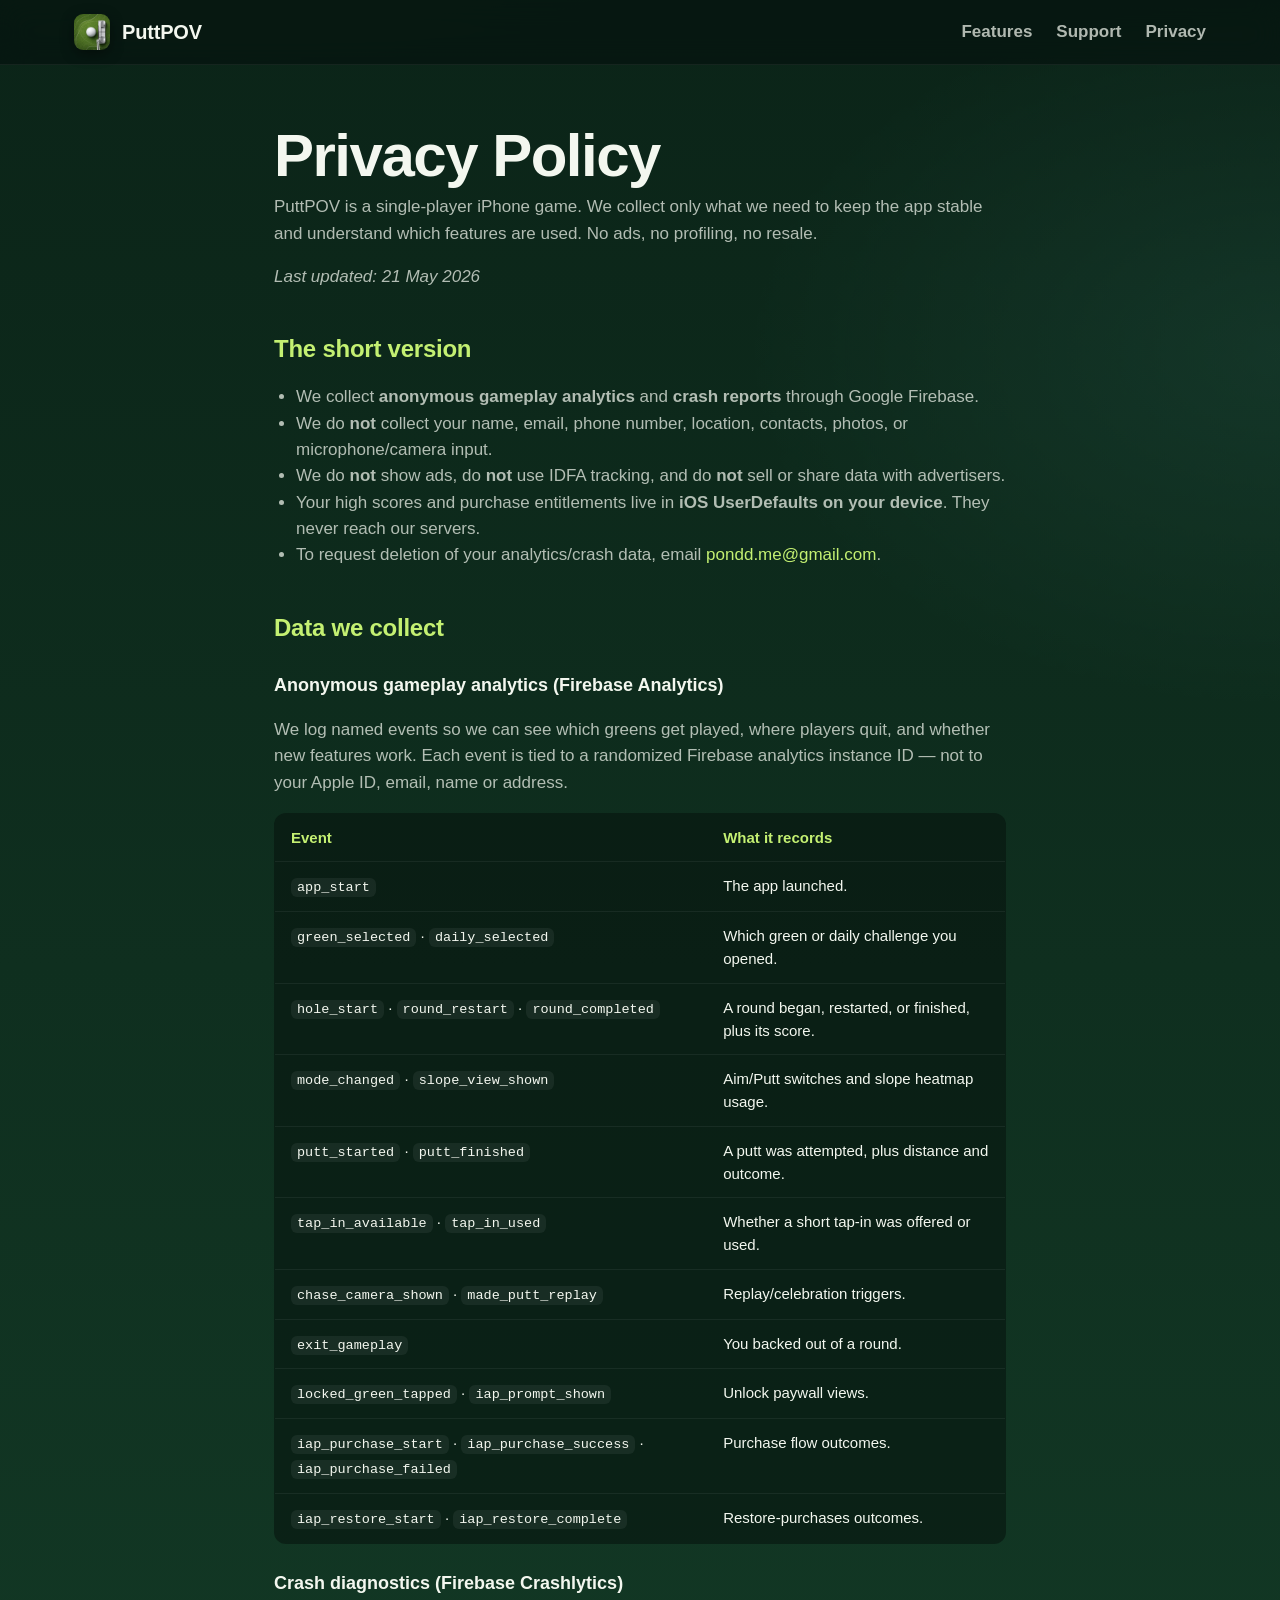
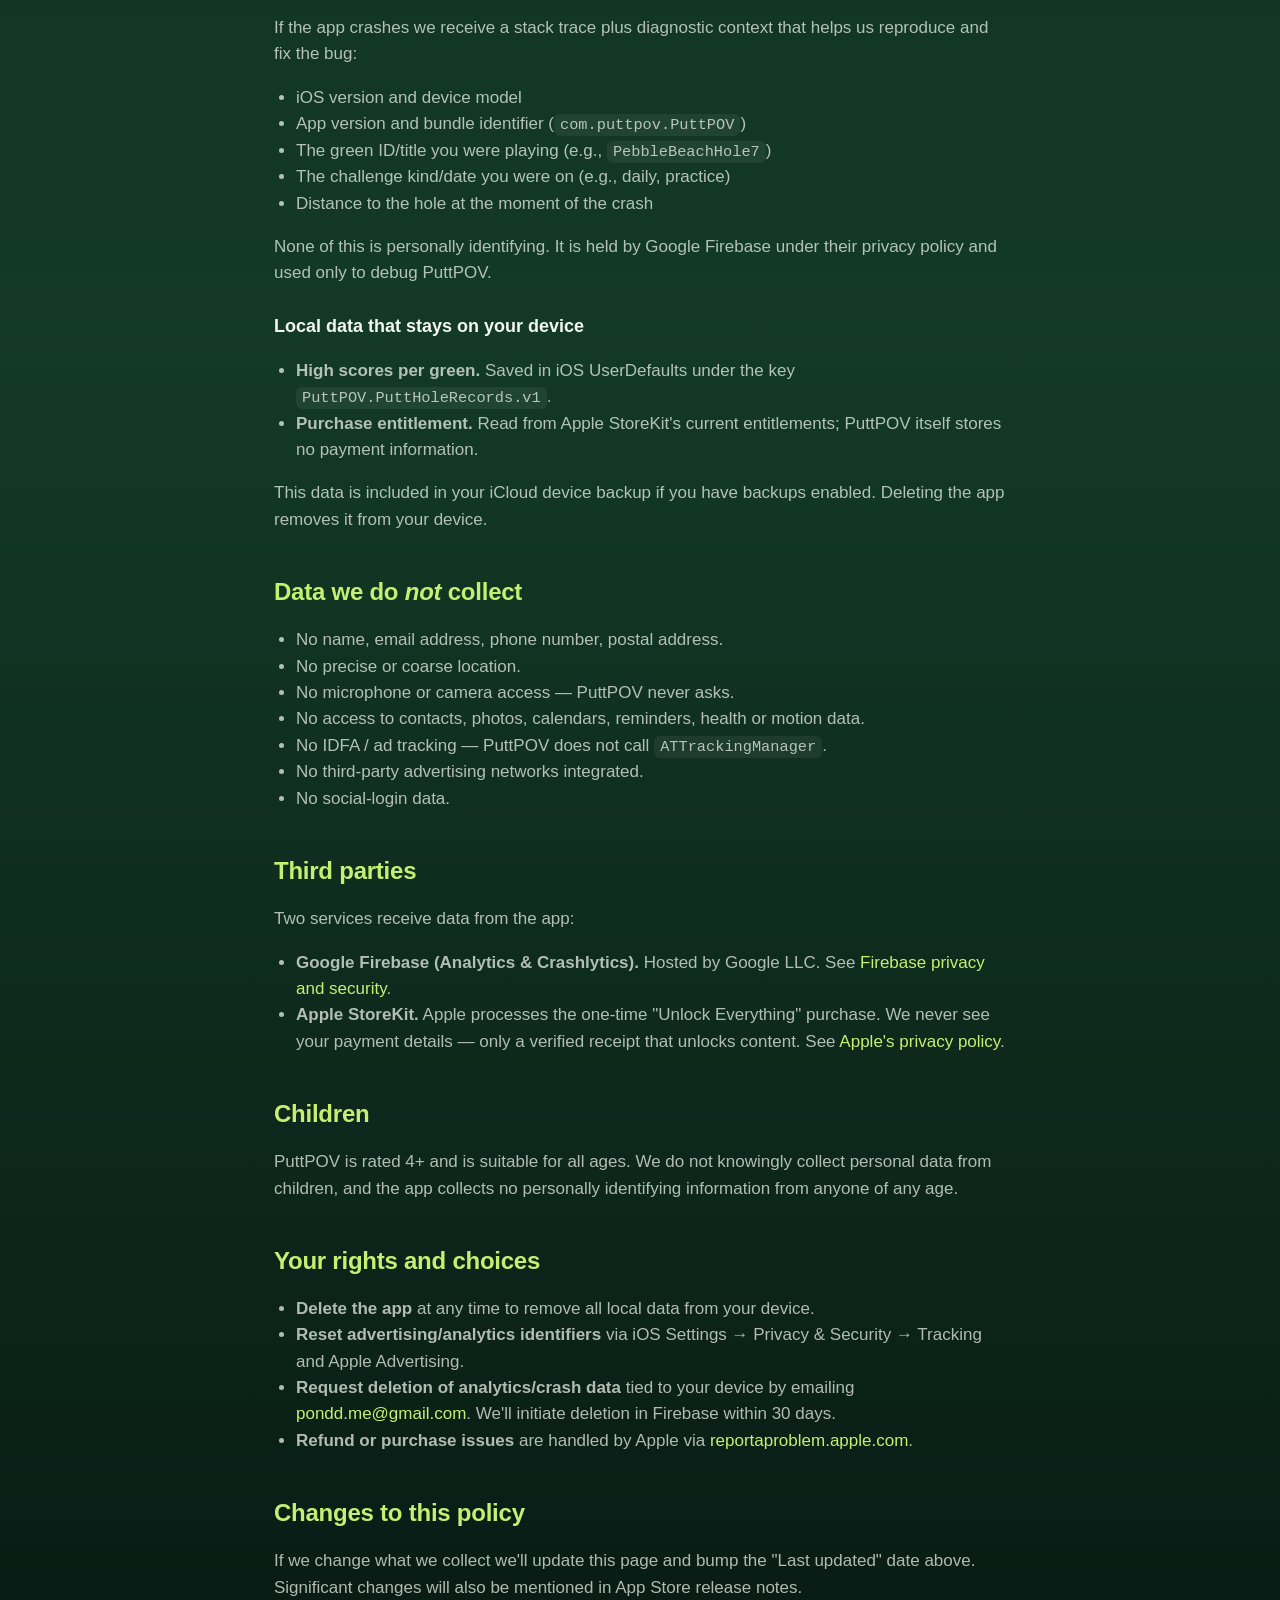
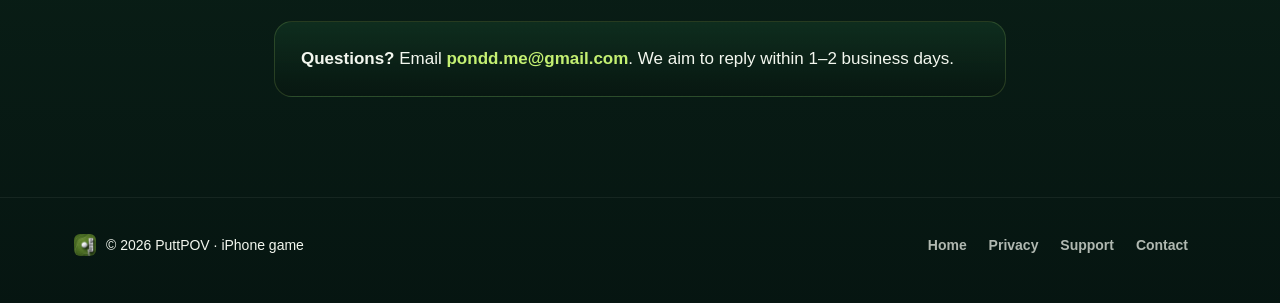
==== privacy.html @ c5e184e0 "Initial commit" ====
<!doctype html>
<html lang="en">
<head>
  <meta charset="utf-8" />
  <meta name="viewport" content="width=device-width, initial-scale=1, viewport-fit=cover" />
  <meta name="theme-color" content="#0b2418" />
  <title>PuttPOV — Privacy Policy</title>
  <meta name="description" content="What PuttPOV collects, why, and how to request deletion. Plain-language privacy policy for the PuttPOV iPhone game." />
  <link rel="icon" type="image/png" sizes="32x32" href="assets/favicon-32.png" />
  <link rel="apple-touch-icon" sizes="180x180" href="assets/apple-touch-icon.png" />
  <link rel="stylesheet" href="styles.css" />
</head>
<body>

<nav class="nav">
  <div class="nav-inner">
    <a class="brand" href="index.html">
      <img src="assets/apple-touch-icon.png" alt="PuttPOV app icon" />
      <b>PuttPOV</b>
    </a>
    <div class="nav-links">
      <a href="index.html#features">Features</a>
      <a href="support.html">Support</a>
      <a href="privacy.html">Privacy</a>
    </div>
  </div>
</nav>

<main class="page">
<div class="container page-inner">

<h1>Privacy Policy</h1>
<p class="lede">PuttPOV is a single-player iPhone game. We collect only what we need to keep the app stable and understand which features are used. No ads, no profiling, no resale.</p>
<p><em>Last updated: 21 May 2026</em></p>

<h2>The short version</h2>
<ul>
  <li>We collect <strong>anonymous gameplay analytics</strong> and <strong>crash reports</strong> through Google Firebase.</li>
  <li>We do <strong>not</strong> collect your name, email, phone number, location, contacts, photos, or microphone/camera input.</li>
  <li>We do <strong>not</strong> show ads, do <strong>not</strong> use IDFA tracking, and do <strong>not</strong> sell or share data with advertisers.</li>
  <li>Your high scores and purchase entitlements live in <strong>iOS UserDefaults on your device</strong>. They never reach our servers.</li>
  <li>To request deletion of your analytics/crash data, email <a href="mailto:pondd.me@gmail.com">pondd.me@gmail.com</a>.</li>
</ul>

<h2>Data we collect</h2>

<h3>Anonymous gameplay analytics (Firebase Analytics)</h3>
<p>We log named events so we can see which greens get played, where players quit, and whether new features work. Each event is tied to a randomized Firebase analytics instance ID — not to your Apple ID, email, name or address.</p>
<table>
  <thead><tr><th>Event</th><th>What it records</th></tr></thead>
  <tbody>
    <tr><td><code>app_start</code></td><td>The app launched.</td></tr>
    <tr><td><code>green_selected</code> · <code>daily_selected</code></td><td>Which green or daily challenge you opened.</td></tr>
    <tr><td><code>hole_start</code> · <code>round_restart</code> · <code>round_completed</code></td><td>A round began, restarted, or finished, plus its score.</td></tr>
    <tr><td><code>mode_changed</code> · <code>slope_view_shown</code></td><td>Aim/Putt switches and slope heatmap usage.</td></tr>
    <tr><td><code>putt_started</code> · <code>putt_finished</code></td><td>A putt was attempted, plus distance and outcome.</td></tr>
    <tr><td><code>tap_in_available</code> · <code>tap_in_used</code></td><td>Whether a short tap-in was offered or used.</td></tr>
    <tr><td><code>chase_camera_shown</code> · <code>made_putt_replay</code></td><td>Replay/celebration triggers.</td></tr>
    <tr><td><code>exit_gameplay</code></td><td>You backed out of a round.</td></tr>
    <tr><td><code>locked_green_tapped</code> · <code>iap_prompt_shown</code></td><td>Unlock paywall views.</td></tr>
    <tr><td><code>iap_purchase_start</code> · <code>iap_purchase_success</code> · <code>iap_purchase_failed</code></td><td>Purchase flow outcomes.</td></tr>
    <tr><td><code>iap_restore_start</code> · <code>iap_restore_complete</code></td><td>Restore-purchases outcomes.</td></tr>
  </tbody>
</table>

<h3>Crash diagnostics (Firebase Crashlytics)</h3>
<p>If the app crashes we receive a stack trace plus diagnostic context that helps us reproduce and fix the bug:</p>
<ul>
  <li>iOS version and device model</li>
  <li>App version and bundle identifier (<code>com.puttpov.PuttPOV</code>)</li>
  <li>The green ID/title you were playing (e.g., <code>PebbleBeachHole7</code>)</li>
  <li>The challenge kind/date you were on (e.g., daily, practice)</li>
  <li>Distance to the hole at the moment of the crash</li>
</ul>
<p>None of this is personally identifying. It is held by Google Firebase under their privacy policy and used only to debug PuttPOV.</p>

<h3>Local data that stays on your device</h3>
<ul>
  <li><strong>High scores per green.</strong> Saved in iOS UserDefaults under the key <code>PuttPOV.PuttHoleRecords.v1</code>.</li>
  <li><strong>Purchase entitlement.</strong> Read from Apple StoreKit's current entitlements; PuttPOV itself stores no payment information.</li>
</ul>
<p>This data is included in your iCloud device backup if you have backups enabled. Deleting the app removes it from your device.</p>

<h2>Data we do <em>not</em> collect</h2>
<ul>
  <li>No name, email address, phone number, postal address.</li>
  <li>No precise or coarse location.</li>
  <li>No microphone or camera access — PuttPOV never asks.</li>
  <li>No access to contacts, photos, calendars, reminders, health or motion data.</li>
  <li>No IDFA / ad tracking — PuttPOV does not call <code>ATTrackingManager</code>.</li>
  <li>No third-party advertising networks integrated.</li>
  <li>No social-login data.</li>
</ul>

<h2>Third parties</h2>
<p>Two services receive data from the app:</p>
<ul>
  <li><strong>Google Firebase (Analytics & Crashlytics).</strong> Hosted by Google LLC. See <a href="https://firebase.google.com/support/privacy" rel="noopener">Firebase privacy and security</a>.</li>
  <li><strong>Apple StoreKit.</strong> Apple processes the one-time "Unlock Everything" purchase. We never see your payment details — only a verified receipt that unlocks content. See <a href="https://www.apple.com/legal/privacy/" rel="noopener">Apple's privacy policy</a>.</li>
</ul>

<h2>Children</h2>
<p>PuttPOV is rated 4+ and is suitable for all ages. We do not knowingly collect personal data from children, and the app collects no personally identifying information from anyone of any age.</p>

<h2>Your rights and choices</h2>
<ul>
  <li><strong>Delete the app</strong> at any time to remove all local data from your device.</li>
  <li><strong>Reset advertising/analytics identifiers</strong> via iOS Settings → Privacy & Security → Tracking and Apple Advertising.</li>
  <li><strong>Request deletion of analytics/crash data</strong> tied to your device by emailing <a href="mailto:pondd.me@gmail.com">pondd.me@gmail.com</a>. We'll initiate deletion in Firebase within 30 days.</li>
  <li><strong>Refund or purchase issues</strong> are handled by Apple via <a href="https://reportaproblem.apple.com" rel="noopener">reportaproblem.apple.com</a>.</li>
</ul>

<h2>Changes to this policy</h2>
<p>If we change what we collect we'll update this page and bump the "Last updated" date above. Significant changes will also be mentioned in App Store release notes.</p>

<div class="contact-card">
  <strong>Questions?</strong> Email <a href="mailto:pondd.me@gmail.com">pondd.me@gmail.com</a>. We aim to reply within 1–2 business days.
</div>

</div>
</main>

<footer>
  <div class="container">
    <div class="footer-brand">
      <img src="assets/apple-touch-icon.png" alt="" />
      <span>© 2026 PuttPOV · iPhone game</span>
    </div>
    <nav>
      <a href="index.html">Home</a>
      <a href="privacy.html">Privacy</a>
      <a href="support.html">Support</a>
      <a href="mailto:pondd.me@gmail.com">Contact</a>
    </nav>
  </div>
</footer>

</body>
</html>
---- styles.css ----
/* PuttPOV marketing site — shared styles */

:root {
  --bg-0: #061511;
  --bg-1: #0b2418;
  --bg-2: #133a26;
  --bg-3: #18472f;
  --ink: #f3f7ef;
  --ink-dim: rgba(243, 247, 239, 0.72);
  --ink-faint: rgba(243, 247, 239, 0.5);
  --accent: #c4f072;
  --accent-2: #76ead8;
  --accent-warn: #f8c44e;
  --accent-hot: #ff8a3c;
  --card: rgba(8, 22, 16, 0.62);
  --card-border: rgba(196, 240, 114, 0.16);
  --max: 1180px;
  --radius: 18px;
  --shadow: 0 30px 80px rgba(0, 0, 0, 0.45);
}

* { box-sizing: border-box; }
html, body { margin: 0; padding: 0; }

html {
  background: var(--bg-0);
  color: var(--ink);
  font-family: -apple-system, BlinkMacSystemFont, "SF Pro Text", "Segoe UI",
    Roboto, Helvetica, Arial, sans-serif;
  font-size: 17px;
  line-height: 1.55;
  -webkit-font-smoothing: antialiased;
  text-rendering: optimizeLegibility;
}

body {
  background:
    radial-gradient(1100px 700px at 20% -10%, rgba(196, 240, 114, 0.10), transparent 60%),
    radial-gradient(900px 600px at 100% 10%, rgba(118, 234, 216, 0.07), transparent 60%),
    linear-gradient(180deg, var(--bg-1) 0%, var(--bg-2) 55%, var(--bg-0) 100%);
  min-height: 100vh;
}

a { color: var(--accent); text-decoration: none; }
a:hover { text-decoration: underline; }

img { max-width: 100%; height: auto; display: block; }

.container { max-width: var(--max); margin: 0 auto; padding: 0 24px; }

/* ---------- nav ---------- */
.nav {
  position: sticky;
  top: 0;
  z-index: 10;
  backdrop-filter: blur(14px);
  -webkit-backdrop-filter: blur(14px);
  background: rgba(6, 18, 14, 0.65);
  border-bottom: 1px solid rgba(255, 255, 255, 0.06);
}
.nav-inner {
  display: flex;
  align-items: center;
  justify-content: space-between;
  padding: 14px 24px;
  max-width: var(--max);
  margin: 0 auto;
}
.brand {
  display: inline-flex;
  align-items: center;
  gap: 12px;
  font-weight: 800;
  color: var(--ink);
  letter-spacing: -0.01em;
}
.brand img {
  width: 36px;
  height: 36px;
  border-radius: 9px;
  box-shadow: 0 4px 14px rgba(0, 0, 0, 0.4);
}
.brand b { font-size: 20px; }
.nav-links {
  display: flex;
  gap: 24px;
  font-weight: 600;
  color: var(--ink-dim);
}
.nav-links a { color: var(--ink-dim); }
.nav-links a:hover { color: var(--accent); text-decoration: none; }

/* ---------- hero ---------- */
.hero {
  padding: 80px 0 60px;
}
.hero-grid {
  display: grid;
  grid-template-columns: 1.05fr 0.95fr;
  gap: 60px;
  align-items: center;
}
.eyebrow {
  display: inline-flex;
  align-items: center;
  gap: 8px;
  font-size: 14px;
  font-weight: 700;
  letter-spacing: 0.18em;
  text-transform: uppercase;
  color: var(--accent);
  padding: 6px 14px;
  border-radius: 999px;
  border: 1px solid rgba(196, 240, 114, 0.35);
  background: rgba(196, 240, 114, 0.06);
}
h1 {
  font-size: clamp(48px, 6.2vw, 84px);
  line-height: 1.02;
  letter-spacing: -0.025em;
  margin: 24px 0 18px;
  font-weight: 800;
}
h1 .accent { color: var(--accent); }
.hero p.lede {
  font-size: 22px;
  color: var(--ink-dim);
  max-width: 560px;
  margin: 0 0 32px;
}
.cta-row {
  display: flex;
  flex-wrap: wrap;
  gap: 14px;
  align-items: center;
}
.btn {
  display: inline-flex;
  align-items: center;
  gap: 10px;
  padding: 14px 22px;
  border-radius: 14px;
  font-weight: 700;
  font-size: 16px;
  transition: transform 0.15s ease, box-shadow 0.15s ease;
}
.btn:hover { transform: translateY(-1px); text-decoration: none; }
.btn-primary {
  background: var(--accent);
  color: #0b1a10;
  box-shadow: 0 12px 28px rgba(196, 240, 114, 0.22);
}
.btn-ghost {
  border: 1px solid rgba(255, 255, 255, 0.18);
  color: var(--ink);
}
.cta-note {
  color: var(--ink-faint);
  font-size: 14px;
}
.hero-phone {
  position: relative;
  display: flex;
  justify-content: center;
}
.hero-phone img {
  width: 100%;
  max-width: 440px;
  border-radius: 38px;
  box-shadow: var(--shadow);
}
.hero-phone::before {
  content: "";
  position: absolute;
  inset: 10% -10% -10% -10%;
  background: radial-gradient(closest-side, rgba(196, 240, 114, 0.18), transparent 70%);
  filter: blur(20px);
  z-index: -1;
}

/* ---------- value strip ---------- */
.value-strip {
  display: grid;
  grid-template-columns: repeat(4, 1fr);
  gap: 20px;
  padding: 28px 0 0;
}
.value-strip .v {
  border: 1px solid var(--card-border);
  background: var(--card);
  border-radius: var(--radius);
  padding: 18px 20px;
}
.value-strip .v b {
  display: block;
  color: var(--accent);
  font-size: 22px;
  font-weight: 800;
  margin-bottom: 4px;
}
.value-strip .v span {
  font-size: 14px;
  color: var(--ink-dim);
}

/* ---------- feature sections ---------- */
.features {
  padding: 80px 0 40px;
}
.feature {
  display: grid;
  grid-template-columns: 1fr 0.85fr;
  gap: 60px;
  align-items: center;
  padding: 50px 0;
  border-top: 1px solid rgba(255, 255, 255, 0.06);
}
.feature.reverse { grid-template-columns: 0.85fr 1fr; }
.feature.reverse .feature-text { order: 2; }
.feature-text h2 {
  font-size: clamp(34px, 4vw, 50px);
  line-height: 1.06;
  letter-spacing: -0.02em;
  margin: 12px 0 16px;
  font-weight: 800;
}
.feature-text h2 .k { color: var(--accent); }
.feature-text p {
  color: var(--ink-dim);
  font-size: 19px;
  margin: 0 0 18px;
  max-width: 480px;
}
.feature-text ul {
  list-style: none;
  padding: 0;
  margin: 0;
  display: grid;
  gap: 8px;
}
.feature-text li {
  display: flex;
  gap: 10px;
  align-items: flex-start;
  color: var(--ink-dim);
  font-size: 16px;
}
.feature-text li::before {
  content: "";
  width: 8px;
  height: 8px;
  border-radius: 50%;
  margin-top: 9px;
  background: var(--accent);
  flex: 0 0 8px;
}
.feature-shot img {
  width: 100%;
  max-width: 380px;
  margin: 0 auto;
  border-radius: 30px;
  box-shadow: var(--shadow);
}
.feature .tag {
  font-size: 13px;
  letter-spacing: 0.16em;
  text-transform: uppercase;
  color: var(--accent);
  font-weight: 800;
}

/* ---------- gallery ---------- */
.gallery {
  padding: 60px 0 80px;
}
.gallery h2 {
  font-size: clamp(28px, 3.4vw, 42px);
  margin: 0 0 24px;
  font-weight: 800;
  letter-spacing: -0.02em;
}
.gallery-grid {
  display: grid;
  grid-template-columns: repeat(5, 1fr);
  gap: 18px;
}
.gallery-grid img {
  width: 100%;
  border-radius: 22px;
  box-shadow: 0 14px 38px rgba(0, 0, 0, 0.4);
}

/* ---------- faq teaser ---------- */
.faq-cta {
  padding: 70px 0;
  border-top: 1px solid rgba(255, 255, 255, 0.06);
}
.faq-cta-inner {
  background: linear-gradient(180deg, rgba(20, 60, 38, 0.6), rgba(8, 22, 16, 0.7));
  border: 1px solid var(--card-border);
  border-radius: 28px;
  padding: 40px;
  display: flex;
  flex-wrap: wrap;
  gap: 24px;
  align-items: center;
  justify-content: space-between;
}
.faq-cta h3 {
  font-size: clamp(24px, 3vw, 34px);
  margin: 0 0 8px;
  font-weight: 800;
}
.faq-cta p { margin: 0; color: var(--ink-dim); max-width: 560px; }

/* ---------- legal & support pages ---------- */
.page {
  padding: 60px 0 100px;
}
.page-inner {
  max-width: 780px;
  margin: 0 auto;
}
.page h1 {
  font-size: clamp(36px, 5vw, 60px);
  margin: 0 0 8px;
}
.page .lede { color: var(--ink-dim); margin-top: 0; }
.page h2 {
  margin: 40px 0 8px;
  font-size: 24px;
  letter-spacing: -0.01em;
  color: var(--accent);
}
.page h3 {
  margin: 26px 0 6px;
  font-size: 18px;
  color: var(--ink);
}
.page p, .page li { color: var(--ink-dim); font-size: 17px; }
.page ul { padding-left: 22px; }
.page hr {
  border: none;
  border-top: 1px solid rgba(255, 255, 255, 0.08);
  margin: 36px 0;
}
.page table {
  width: 100%;
  border-collapse: collapse;
  margin: 12px 0;
  background: var(--card);
  border-radius: 12px;
  overflow: hidden;
  border: 1px solid var(--card-border);
}
.page th, .page td {
  text-align: left;
  padding: 12px 16px;
  border-bottom: 1px solid rgba(255, 255, 255, 0.06);
  color: var(--ink);
  font-size: 15px;
  vertical-align: top;
}
.page th { color: var(--accent); font-weight: 700; }
.page tr:last-child td { border-bottom: none; }
.page code, .page kbd {
  font-family: ui-monospace, SFMono-Regular, Menlo, monospace;
  background: rgba(255, 255, 255, 0.06);
  padding: 2px 6px;
  border-radius: 6px;
  font-size: 0.9em;
}
.page details {
  background: var(--card);
  border: 1px solid var(--card-border);
  border-radius: 14px;
  padding: 16px 20px;
  margin: 10px 0;
}
.page details summary {
  cursor: pointer;
  font-weight: 700;
  color: var(--ink);
  list-style: none;
}
.page details summary::-webkit-details-marker { display: none; }
.page details[open] summary { color: var(--accent); }
.page details summary::after {
  content: "+";
  float: right;
  font-weight: 800;
  color: var(--accent);
}
.page details[open] summary::after { content: "–"; }

.contact-card {
  margin-top: 20px;
  background: linear-gradient(180deg, rgba(20, 60, 38, 0.55), rgba(8, 22, 16, 0.7));
  border: 1px solid var(--card-border);
  border-radius: 18px;
  padding: 24px 26px;
}
.contact-card a {
  font-weight: 700;
}

/* ---------- footer ---------- */
footer {
  border-top: 1px solid rgba(255, 255, 255, 0.06);
  padding: 36px 0 60px;
  color: var(--ink-faint);
  font-size: 14px;
}
footer .container {
  display: flex;
  flex-wrap: wrap;
  gap: 16px;
  align-items: center;
  justify-content: space-between;
}
footer a {
  color: var(--ink-dim);
  margin-right: 18px;
  font-weight: 600;
}
footer a:hover { color: var(--accent); text-decoration: none; }
.footer-brand { display: inline-flex; gap: 10px; align-items: center; color: var(--ink); }
.footer-brand img { width: 22px; height: 22px; border-radius: 6px; }

/* ---------- responsive ---------- */
@media (max-width: 920px) {
  .hero { padding: 56px 0 30px; }
  .hero-grid { grid-template-columns: 1fr; gap: 36px; }
  .hero-phone img { max-width: 320px; }
  .feature, .feature.reverse {
    grid-template-columns: 1fr;
    gap: 28px;
    padding: 36px 0;
  }
  .feature.reverse .feature-text { order: 0; }
  .feature-shot img { max-width: 280px; }
  .value-strip { grid-template-columns: repeat(2, 1fr); }
  .gallery-grid { grid-template-columns: repeat(2, 1fr); }
  .nav-links { gap: 14px; font-size: 14px; }
}
@media (max-width: 480px) {
  .value-strip { grid-template-columns: 1fr; }
  .gallery-grid { grid-template-columns: 1fr; }
  h1 { font-size: 42px; }
  .hero p.lede { font-size: 18px; }
  .faq-cta-inner { padding: 26px; }
}
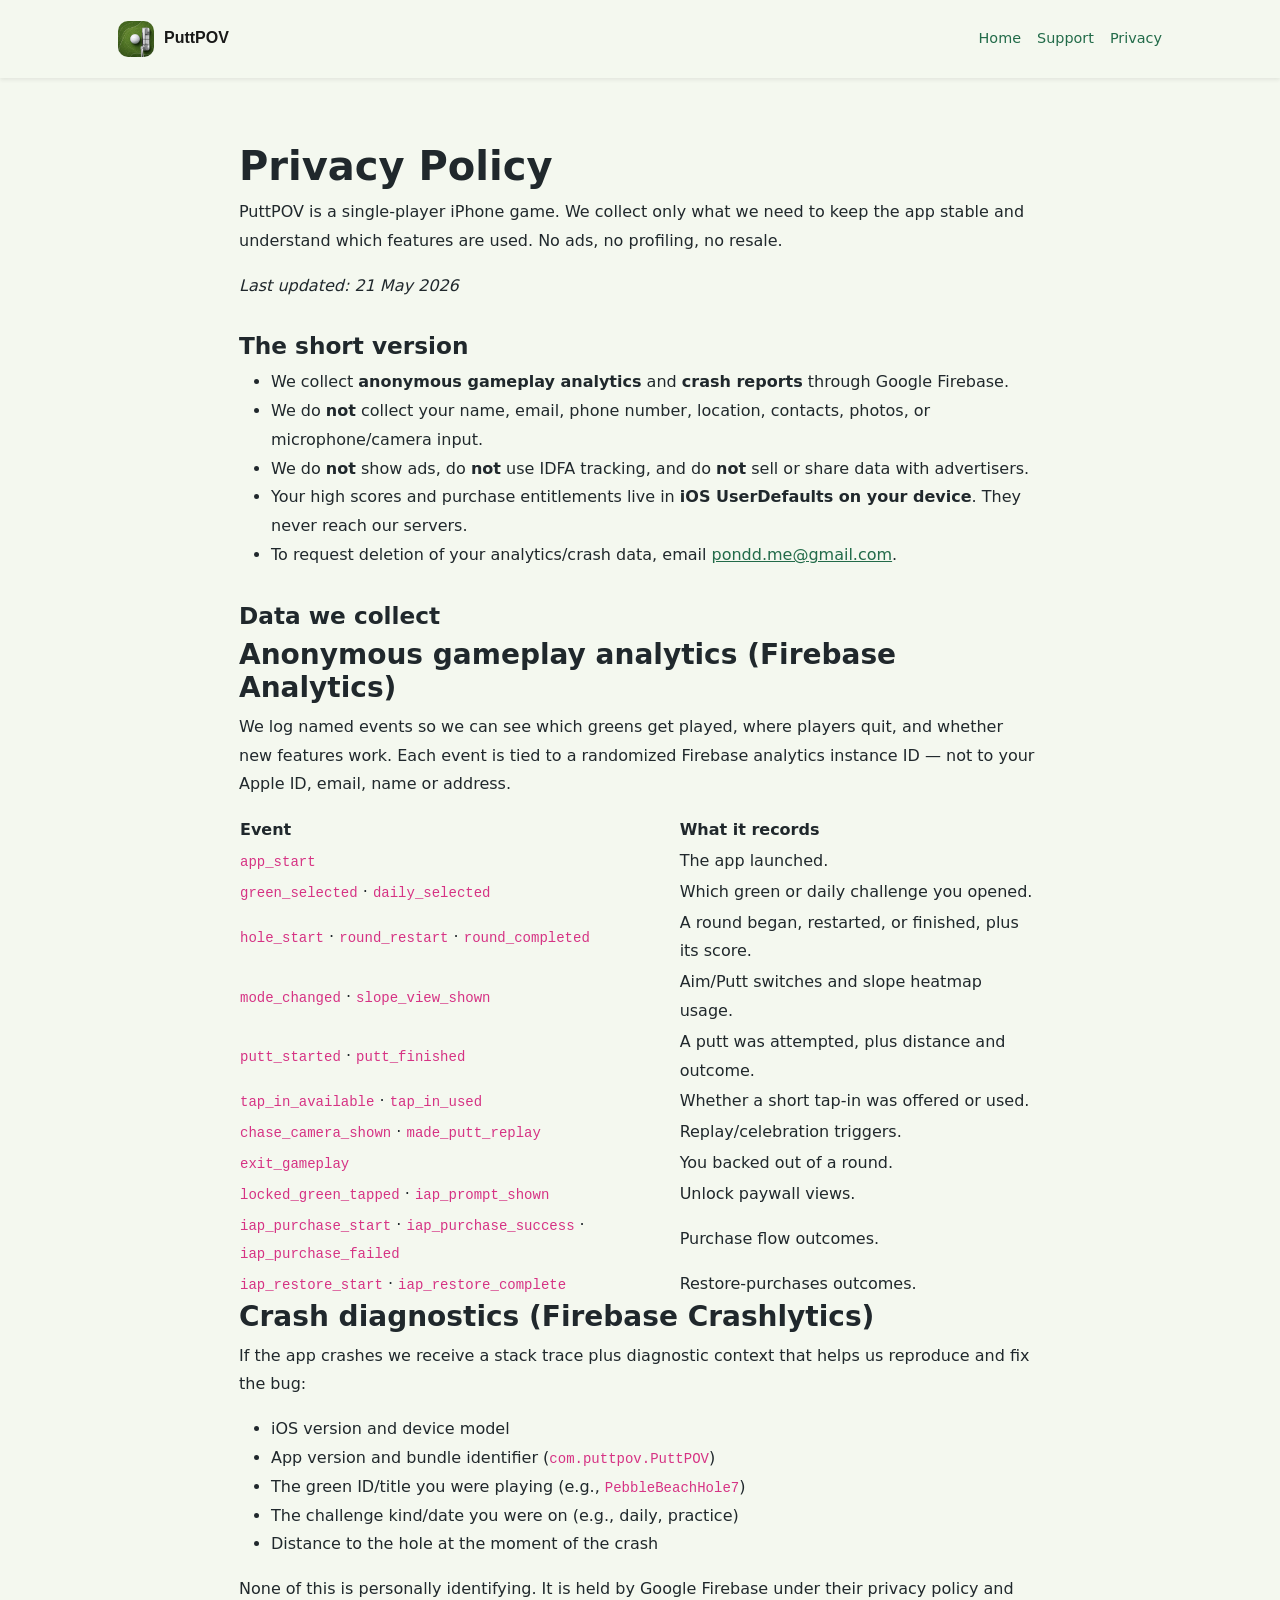
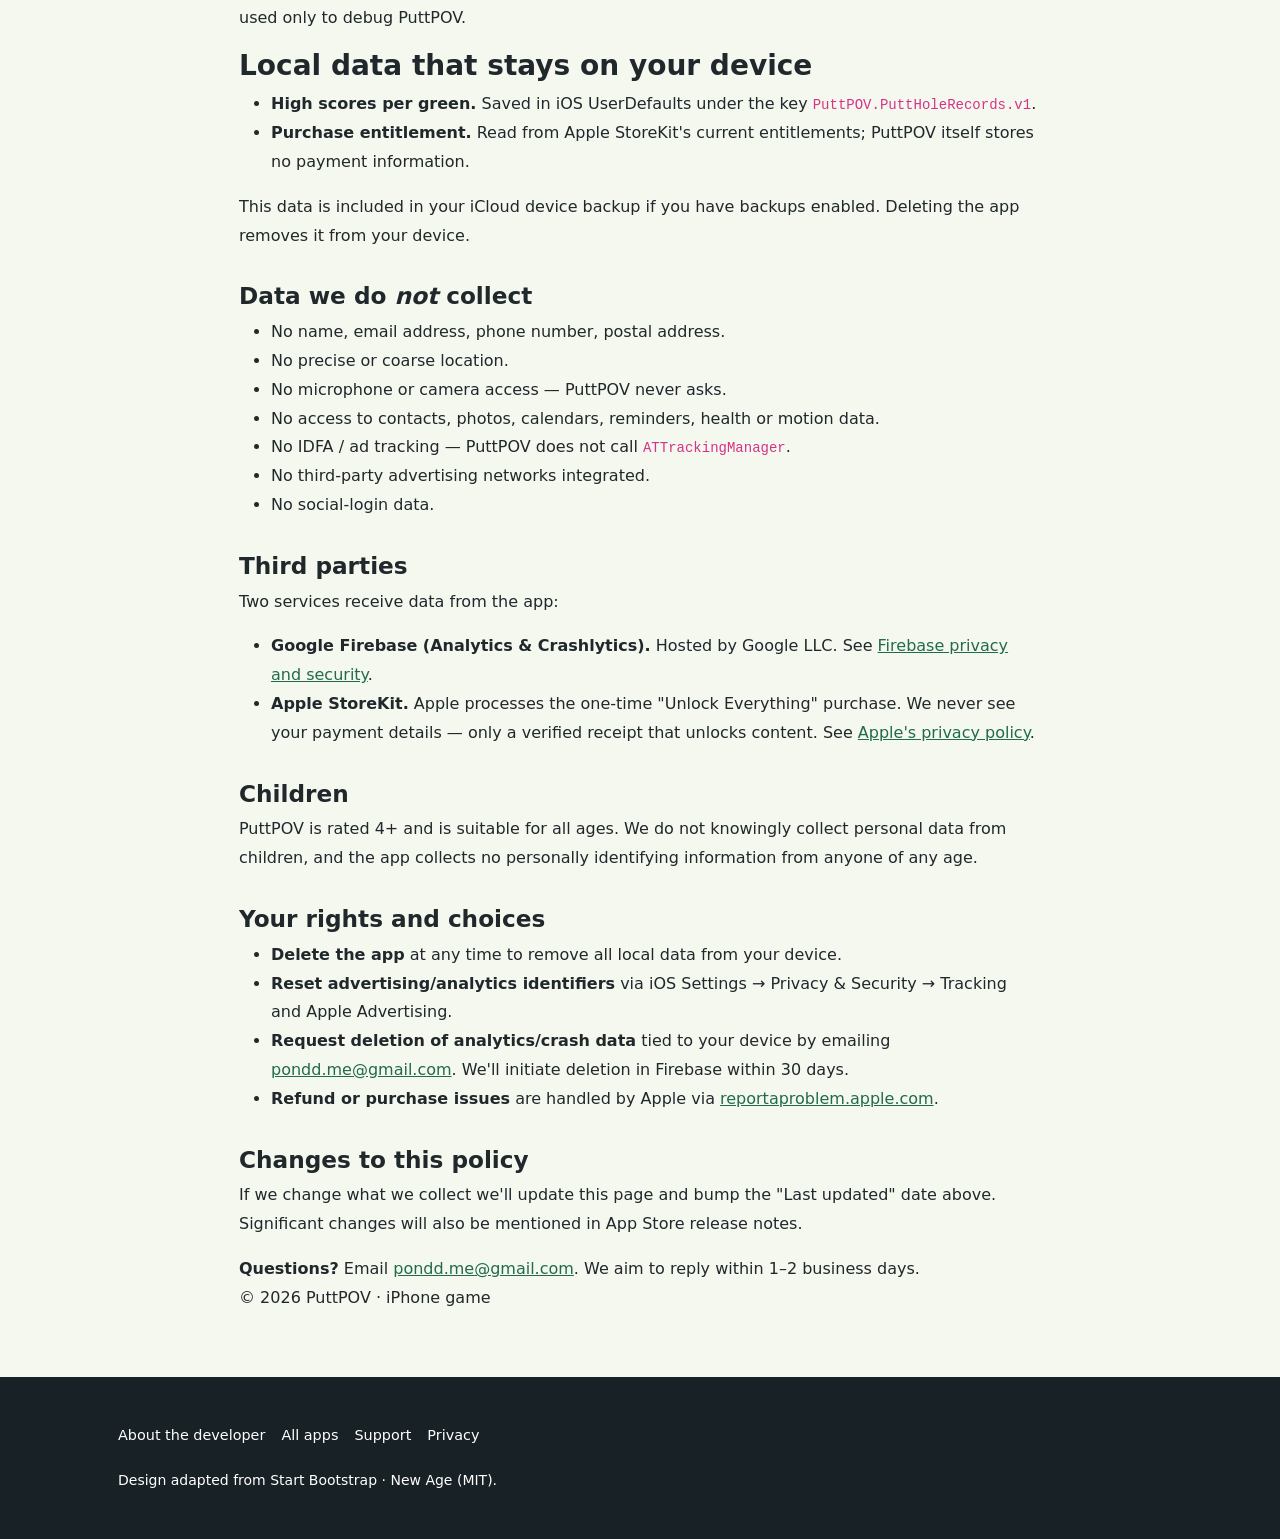
==== commit 46127fa8: "Refresh app website with customized New Age design" ====
--- a/privacy.html
+++ b/privacy.html
@@ -1,139 +1,93 @@
-<!doctype html>
-<html lang="en">
-<head>
-  <meta charset="utf-8" />
-  <meta name="viewport" content="width=device-width, initial-scale=1, viewport-fit=cover" />
-  <meta name="theme-color" content="#0b2418" />
-  <title>PuttPOV — Privacy Policy</title>
-  <meta name="description" content="What PuttPOV collects, why, and how to request deletion. Plain-language privacy policy for the PuttPOV iPhone game." />
-  <link rel="icon" type="image/png" sizes="32x32" href="assets/favicon-32.png" />
-  <link rel="apple-touch-icon" sizes="180x180" href="assets/apple-touch-icon.png" />
-  <link rel="stylesheet" href="styles.css" />
-</head>
-<body>
+<!DOCTYPE html>
+<html lang="en"><head><meta charset="utf-8"/><meta content="width=device-width, initial-scale=1" name="viewport"/><title>PuttPOV — Privacy Policy</title><meta content="Start behind the ball, set your alignment line, read the green, then make a touch stroke through impact." name="description"/><link href="assets/appicon-512.png" rel="icon"/><link href="assets/new-age/styles.css" rel="stylesheet"/><link href="assets/new-age/brand.css" rel="stylesheet"/></head><body><a class="skip-link" href="#main">Skip to content</a><nav aria-label="Main navigation" class="navbar navbar-expand-lg navbar-light shadow-sm" id="mainNav"><div class="container px-5"><a class="navbar-brand fw-bold" href="index.html"><img alt="" src="assets/appicon-512.png"/>PuttPOV</a><div class="site-links"><a href="index.html">Home</a><a href="support.html">Support</a><a href="privacy.html">Privacy</a></div></div></nav><main class="legal-content" id="main">
 
-<nav class="nav">
-  <div class="nav-inner">
-    <a class="brand" href="index.html">
-      <img src="assets/apple-touch-icon.png" alt="PuttPOV app icon" />
-      <b>PuttPOV</b>
-    </a>
-    <div class="nav-links">
-      <a href="index.html#features">Features</a>
-      <a href="support.html">Support</a>
-      <a href="privacy.html">Privacy</a>
-    </div>
-  </div>
-</nav>
 
-<main class="page">
 <div class="container page-inner">
-
 <h1>Privacy Policy</h1>
 <p class="lede">PuttPOV is a single-player iPhone game. We collect only what we need to keep the app stable and understand which features are used. No ads, no profiling, no resale.</p>
 <p><em>Last updated: 21 May 2026</em></p>
-
 <h2>The short version</h2>
 <ul>
-  <li>We collect <strong>anonymous gameplay analytics</strong> and <strong>crash reports</strong> through Google Firebase.</li>
-  <li>We do <strong>not</strong> collect your name, email, phone number, location, contacts, photos, or microphone/camera input.</li>
-  <li>We do <strong>not</strong> show ads, do <strong>not</strong> use IDFA tracking, and do <strong>not</strong> sell or share data with advertisers.</li>
-  <li>Your high scores and purchase entitlements live in <strong>iOS UserDefaults on your device</strong>. They never reach our servers.</li>
-  <li>To request deletion of your analytics/crash data, email <a href="mailto:pondd.me@gmail.com">pondd.me@gmail.com</a>.</li>
+<li>We collect <strong>anonymous gameplay analytics</strong> and <strong>crash reports</strong> through Google Firebase.</li>
+<li>We do <strong>not</strong> collect your name, email, phone number, location, contacts, photos, or microphone/camera input.</li>
+<li>We do <strong>not</strong> show ads, do <strong>not</strong> use IDFA tracking, and do <strong>not</strong> sell or share data with advertisers.</li>
+<li>Your high scores and purchase entitlements live in <strong>iOS UserDefaults on your device</strong>. They never reach our servers.</li>
+<li>To request deletion of your analytics/crash data, email <a href="mailto:pondd.me@gmail.com">pondd.me@gmail.com</a>.</li>
 </ul>
-
 <h2>Data we collect</h2>
-
 <h3>Anonymous gameplay analytics (Firebase Analytics)</h3>
 <p>We log named events so we can see which greens get played, where players quit, and whether new features work. Each event is tied to a randomized Firebase analytics instance ID — not to your Apple ID, email, name or address.</p>
 <table>
-  <thead><tr><th>Event</th><th>What it records</th></tr></thead>
-  <tbody>
-    <tr><td><code>app_start</code></td><td>The app launched.</td></tr>
-    <tr><td><code>green_selected</code> · <code>daily_selected</code></td><td>Which green or daily challenge you opened.</td></tr>
-    <tr><td><code>hole_start</code> · <code>round_restart</code> · <code>round_completed</code></td><td>A round began, restarted, or finished, plus its score.</td></tr>
-    <tr><td><code>mode_changed</code> · <code>slope_view_shown</code></td><td>Aim/Putt switches and slope heatmap usage.</td></tr>
-    <tr><td><code>putt_started</code> · <code>putt_finished</code></td><td>A putt was attempted, plus distance and outcome.</td></tr>
-    <tr><td><code>tap_in_available</code> · <code>tap_in_used</code></td><td>Whether a short tap-in was offered or used.</td></tr>
-    <tr><td><code>chase_camera_shown</code> · <code>made_putt_replay</code></td><td>Replay/celebration triggers.</td></tr>
-    <tr><td><code>exit_gameplay</code></td><td>You backed out of a round.</td></tr>
-    <tr><td><code>locked_green_tapped</code> · <code>iap_prompt_shown</code></td><td>Unlock paywall views.</td></tr>
-    <tr><td><code>iap_purchase_start</code> · <code>iap_purchase_success</code> · <code>iap_purchase_failed</code></td><td>Purchase flow outcomes.</td></tr>
-    <tr><td><code>iap_restore_start</code> · <code>iap_restore_complete</code></td><td>Restore-purchases outcomes.</td></tr>
-  </tbody>
+<thead><tr><th>Event</th><th>What it records</th></tr></thead>
+<tbody>
+<tr><td><code>app_start</code></td><td>The app launched.</td></tr>
+<tr><td><code>green_selected</code> · <code>daily_selected</code></td><td>Which green or daily challenge you opened.</td></tr>
+<tr><td><code>hole_start</code> · <code>round_restart</code> · <code>round_completed</code></td><td>A round began, restarted, or finished, plus its score.</td></tr>
+<tr><td><code>mode_changed</code> · <code>slope_view_shown</code></td><td>Aim/Putt switches and slope heatmap usage.</td></tr>
+<tr><td><code>putt_started</code> · <code>putt_finished</code></td><td>A putt was attempted, plus distance and outcome.</td></tr>
+<tr><td><code>tap_in_available</code> · <code>tap_in_used</code></td><td>Whether a short tap-in was offered or used.</td></tr>
+<tr><td><code>chase_camera_shown</code> · <code>made_putt_replay</code></td><td>Replay/celebration triggers.</td></tr>
+<tr><td><code>exit_gameplay</code></td><td>You backed out of a round.</td></tr>
+<tr><td><code>locked_green_tapped</code> · <code>iap_prompt_shown</code></td><td>Unlock paywall views.</td></tr>
+<tr><td><code>iap_purchase_start</code> · <code>iap_purchase_success</code> · <code>iap_purchase_failed</code></td><td>Purchase flow outcomes.</td></tr>
+<tr><td><code>iap_restore_start</code> · <code>iap_restore_complete</code></td><td>Restore-purchases outcomes.</td></tr>
+</tbody>
 </table>
-
 <h3>Crash diagnostics (Firebase Crashlytics)</h3>
 <p>If the app crashes we receive a stack trace plus diagnostic context that helps us reproduce and fix the bug:</p>
 <ul>
-  <li>iOS version and device model</li>
-  <li>App version and bundle identifier (<code>com.puttpov.PuttPOV</code>)</li>
-  <li>The green ID/title you were playing (e.g., <code>PebbleBeachHole7</code>)</li>
-  <li>The challenge kind/date you were on (e.g., daily, practice)</li>
-  <li>Distance to the hole at the moment of the crash</li>
+<li>iOS version and device model</li>
+<li>App version and bundle identifier (<code>com.puttpov.PuttPOV</code>)</li>
+<li>The green ID/title you were playing (e.g., <code>PebbleBeachHole7</code>)</li>
+<li>The challenge kind/date you were on (e.g., daily, practice)</li>
+<li>Distance to the hole at the moment of the crash</li>
 </ul>
 <p>None of this is personally identifying. It is held by Google Firebase under their privacy policy and used only to debug PuttPOV.</p>
-
 <h3>Local data that stays on your device</h3>
 <ul>
-  <li><strong>High scores per green.</strong> Saved in iOS UserDefaults under the key <code>PuttPOV.PuttHoleRecords.v1</code>.</li>
-  <li><strong>Purchase entitlement.</strong> Read from Apple StoreKit's current entitlements; PuttPOV itself stores no payment information.</li>
+<li><strong>High scores per green.</strong> Saved in iOS UserDefaults under the key <code>PuttPOV.PuttHoleRecords.v1</code>.</li>
+<li><strong>Purchase entitlement.</strong> Read from Apple StoreKit's current entitlements; PuttPOV itself stores no payment information.</li>
 </ul>
 <p>This data is included in your iCloud device backup if you have backups enabled. Deleting the app removes it from your device.</p>
-
 <h2>Data we do <em>not</em> collect</h2>
 <ul>
-  <li>No name, email address, phone number, postal address.</li>
-  <li>No precise or coarse location.</li>
-  <li>No microphone or camera access — PuttPOV never asks.</li>
-  <li>No access to contacts, photos, calendars, reminders, health or motion data.</li>
-  <li>No IDFA / ad tracking — PuttPOV does not call <code>ATTrackingManager</code>.</li>
-  <li>No third-party advertising networks integrated.</li>
-  <li>No social-login data.</li>
+<li>No name, email address, phone number, postal address.</li>
+<li>No precise or coarse location.</li>
+<li>No microphone or camera access — PuttPOV never asks.</li>
+<li>No access to contacts, photos, calendars, reminders, health or motion data.</li>
+<li>No IDFA / ad tracking — PuttPOV does not call <code>ATTrackingManager</code>.</li>
+<li>No third-party advertising networks integrated.</li>
+<li>No social-login data.</li>
 </ul>
-
 <h2>Third parties</h2>
 <p>Two services receive data from the app:</p>
 <ul>
-  <li><strong>Google Firebase (Analytics & Crashlytics).</strong> Hosted by Google LLC. See <a href="https://firebase.google.com/support/privacy" rel="noopener">Firebase privacy and security</a>.</li>
-  <li><strong>Apple StoreKit.</strong> Apple processes the one-time "Unlock Everything" purchase. We never see your payment details — only a verified receipt that unlocks content. See <a href="https://www.apple.com/legal/privacy/" rel="noopener">Apple's privacy policy</a>.</li>
+<li><strong>Google Firebase (Analytics &amp; Crashlytics).</strong> Hosted by Google LLC. See <a href="https://firebase.google.com/support/privacy" rel="noopener">Firebase privacy and security</a>.</li>
+<li><strong>Apple StoreKit.</strong> Apple processes the one-time "Unlock Everything" purchase. We never see your payment details — only a verified receipt that unlocks content. See <a href="https://www.apple.com/legal/privacy/" rel="noopener">Apple's privacy policy</a>.</li>
 </ul>
-
 <h2>Children</h2>
 <p>PuttPOV is rated 4+ and is suitable for all ages. We do not knowingly collect personal data from children, and the app collects no personally identifying information from anyone of any age.</p>
-
 <h2>Your rights and choices</h2>
 <ul>
-  <li><strong>Delete the app</strong> at any time to remove all local data from your device.</li>
-  <li><strong>Reset advertising/analytics identifiers</strong> via iOS Settings → Privacy & Security → Tracking and Apple Advertising.</li>
-  <li><strong>Request deletion of analytics/crash data</strong> tied to your device by emailing <a href="mailto:pondd.me@gmail.com">pondd.me@gmail.com</a>. We'll initiate deletion in Firebase within 30 days.</li>
-  <li><strong>Refund or purchase issues</strong> are handled by Apple via <a href="https://reportaproblem.apple.com" rel="noopener">reportaproblem.apple.com</a>.</li>
+<li><strong>Delete the app</strong> at any time to remove all local data from your device.</li>
+<li><strong>Reset advertising/analytics identifiers</strong> via iOS Settings → Privacy &amp; Security → Tracking and Apple Advertising.</li>
+<li><strong>Request deletion of analytics/crash data</strong> tied to your device by emailing <a href="mailto:pondd.me@gmail.com">pondd.me@gmail.com</a>. We'll initiate deletion in Firebase within 30 days.</li>
+<li><strong>Refund or purchase issues</strong> are handled by Apple via <a href="https://reportaproblem.apple.com" rel="noopener">reportaproblem.apple.com</a>.</li>
 </ul>
-
 <h2>Changes to this policy</h2>
 <p>If we change what we collect we'll update this page and bump the "Last updated" date above. Significant changes will also be mentioned in App Store release notes.</p>
+<div class="contact-card">
+<strong>Questions?</strong> Email <a href="mailto:pondd.me@gmail.com">pondd.me@gmail.com</a>. We aim to reply within 1–2 business days.
+</div>
+</div>
 
-<div class="contact-card">
-  <strong>Questions?</strong> Email <a href="mailto:pondd.me@gmail.com">pondd.me@gmail.com</a>. We aim to reply within 1–2 business days.
+<div>
+<div class="container">
+<div class="footer-brand">
+
+<span>© 2026 PuttPOV · iPhone game</span>
 </div>
 
 </div>
-</main>
-
-<footer>
-  <div class="container">
-    <div class="footer-brand">
-      <img src="assets/apple-touch-icon.png" alt="" />
-      <span>© 2026 PuttPOV · iPhone game</span>
-    </div>
-    <nav>
-      <a href="index.html">Home</a>
-      <a href="privacy.html">Privacy</a>
-      <a href="support.html">Support</a>
-      <a href="mailto:pondd.me@gmail.com">Contact</a>
-    </nav>
-  </div>
-</footer>
-
-</body>
-</html>
+</div>
+</main><footer class="py-5"><div class="container px-5"><div class="site-links"><a href="https://pond1982.github.io/Pondd-Page/">About the developer</a><a href="https://pond1982.github.io/Pondd-Page/apps.html">All apps</a><a href="support.html">Support</a><a href="privacy.html">Privacy</a></div><p class="small mt-4 mb-0">Design adapted from Start Bootstrap · New Age (MIT).</p></div></footer></body></html>
--- a/assets/new-age/brand.css
+++ b/assets/new-age/brand.css
@@ -0,0 +1 @@
+:root{--accent:#226b49;--accent-end:#4f5825;--paper:#f4f8ef}body{font-family:system-ui,-apple-system,sans-serif;color:#20282c;background:var(--paper)}h1,h2,h3,.navbar-brand{font-family:system-ui,-apple-system,sans-serif}a{color:var(--accent)}a:hover{color:var(--accent-end)}a:focus-visible,summary:focus-visible{outline:3px solid var(--accent);outline-offset:5px}.skip-link{position:absolute;top:-100px;left:1rem;z-index:100;background:white;padding:1rem}.skip-link:focus{top:1rem}#mainNav{position:relative;padding:1rem 0;background:var(--paper)}.navbar-brand{white-space:normal;max-width:100%;font-size:1rem}.navbar-brand img{width:36px;height:36px;border-radius:10px;margin-right:10px}.site-links{display:flex;gap:1rem;flex-wrap:wrap;font-size:.9rem}.site-links a{text-decoration:none}.masthead{padding:4rem 0 5rem;background:var(--paper)}.display-1{font-size:clamp(2.5rem,5.5vw,5rem);font-weight:750;letter-spacing:-.055em;line-height:1.06!important}.eyebrow{color:var(--accent);font-weight:700;text-transform:uppercase;letter-spacing:.12em;font-size:.75rem}.lead{line-height:1.65}.bg-gradient-primary-to-secondary{background:linear-gradient(120deg,var(--accent),var(--accent-end))!important}.masthead-device-mockup{position:relative;padding:1.5rem 0}.masthead-device-mockup:before{content:"";position:absolute;inset:13% 0;border-radius:50%;background:linear-gradient(120deg,var(--accent),var(--accent-end));opacity:.15}.game-screen{position:relative;display:block;width:auto;max-width:85%;max-height:570px;margin:auto;border-radius:24px;box-shadow:0 25px 65px #14242b30}.feature-number{font-size:1rem;color:var(--accent);font-weight:750}.gallery{display:flex;gap:1.5rem;justify-content:center;flex-wrap:wrap}.gallery img{height:360px;max-width:100%;object-fit:contain;border-radius:16px}.app-badge{height:3.25rem}.btn-primary{background:var(--accent);border-color:var(--accent)}.btn-primary:hover{background:var(--accent-end);border-color:var(--accent-end)}footer{background:#182126;color:white}footer a{color:#fff!important}.legal-content{max-width:850px;margin:0 auto;padding:4rem 1.5rem;line-height:1.8}.legal-content h1{font-size:2.5rem}.legal-content h2{font-size:1.45rem;margin-top:2rem}.legal-content section{padding:1rem 0}.legal-content .container{padding:0}.legal-content img{max-width:100%;height:auto}.legal-content nav{display:flex;gap:1rem;flex-wrap:wrap}details{padding:1rem 0;border-bottom:1px solid #cbd3ce}summary{cursor:pointer;font-weight:650}@media(max-width:575px){.container.px-5{padding-left:1.5rem!important;padding-right:1.5rem!important}.masthead{padding-top:2.5rem}.game-screen{max-height:450px}.site-links{gap:.75rem}.navbar .container{gap:1rem}}@media(prefers-reduced-motion:reduce){html{scroll-behavior:auto!important}*{animation:none!important;transition:none!important}}
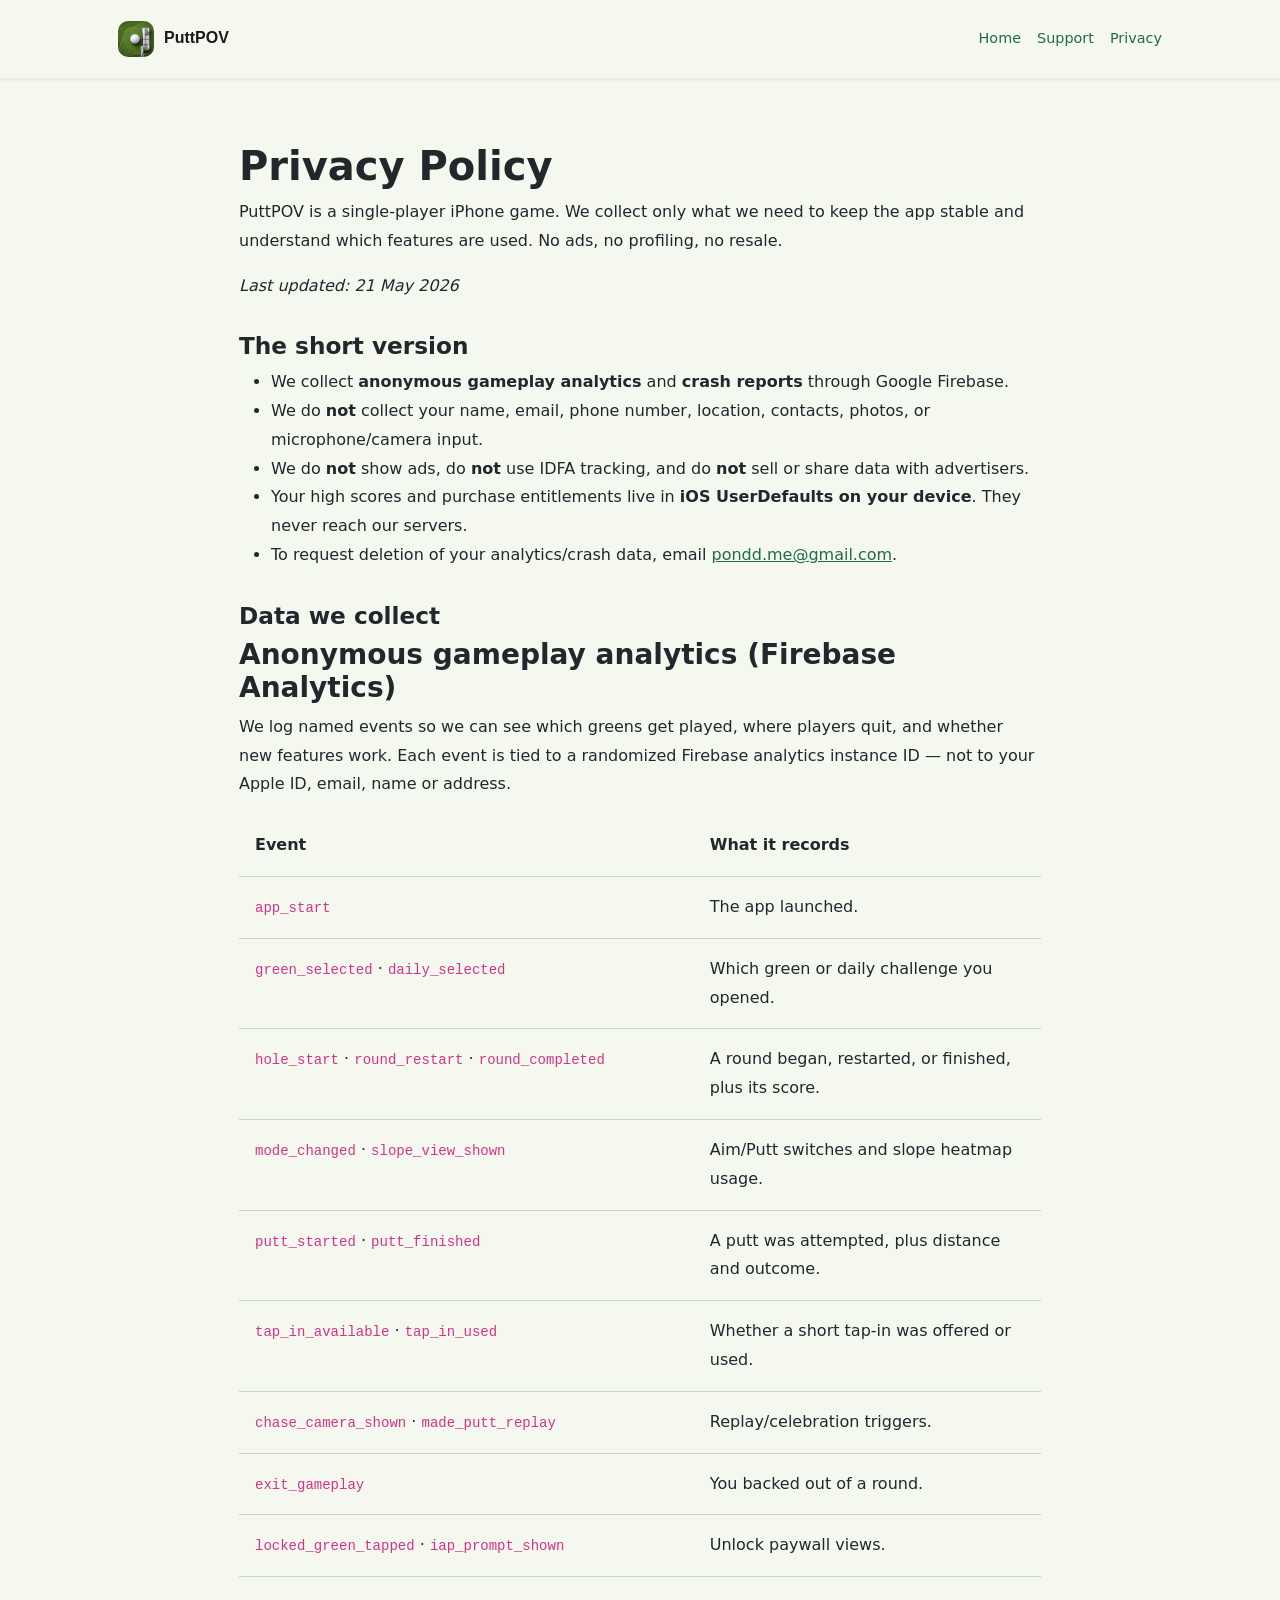
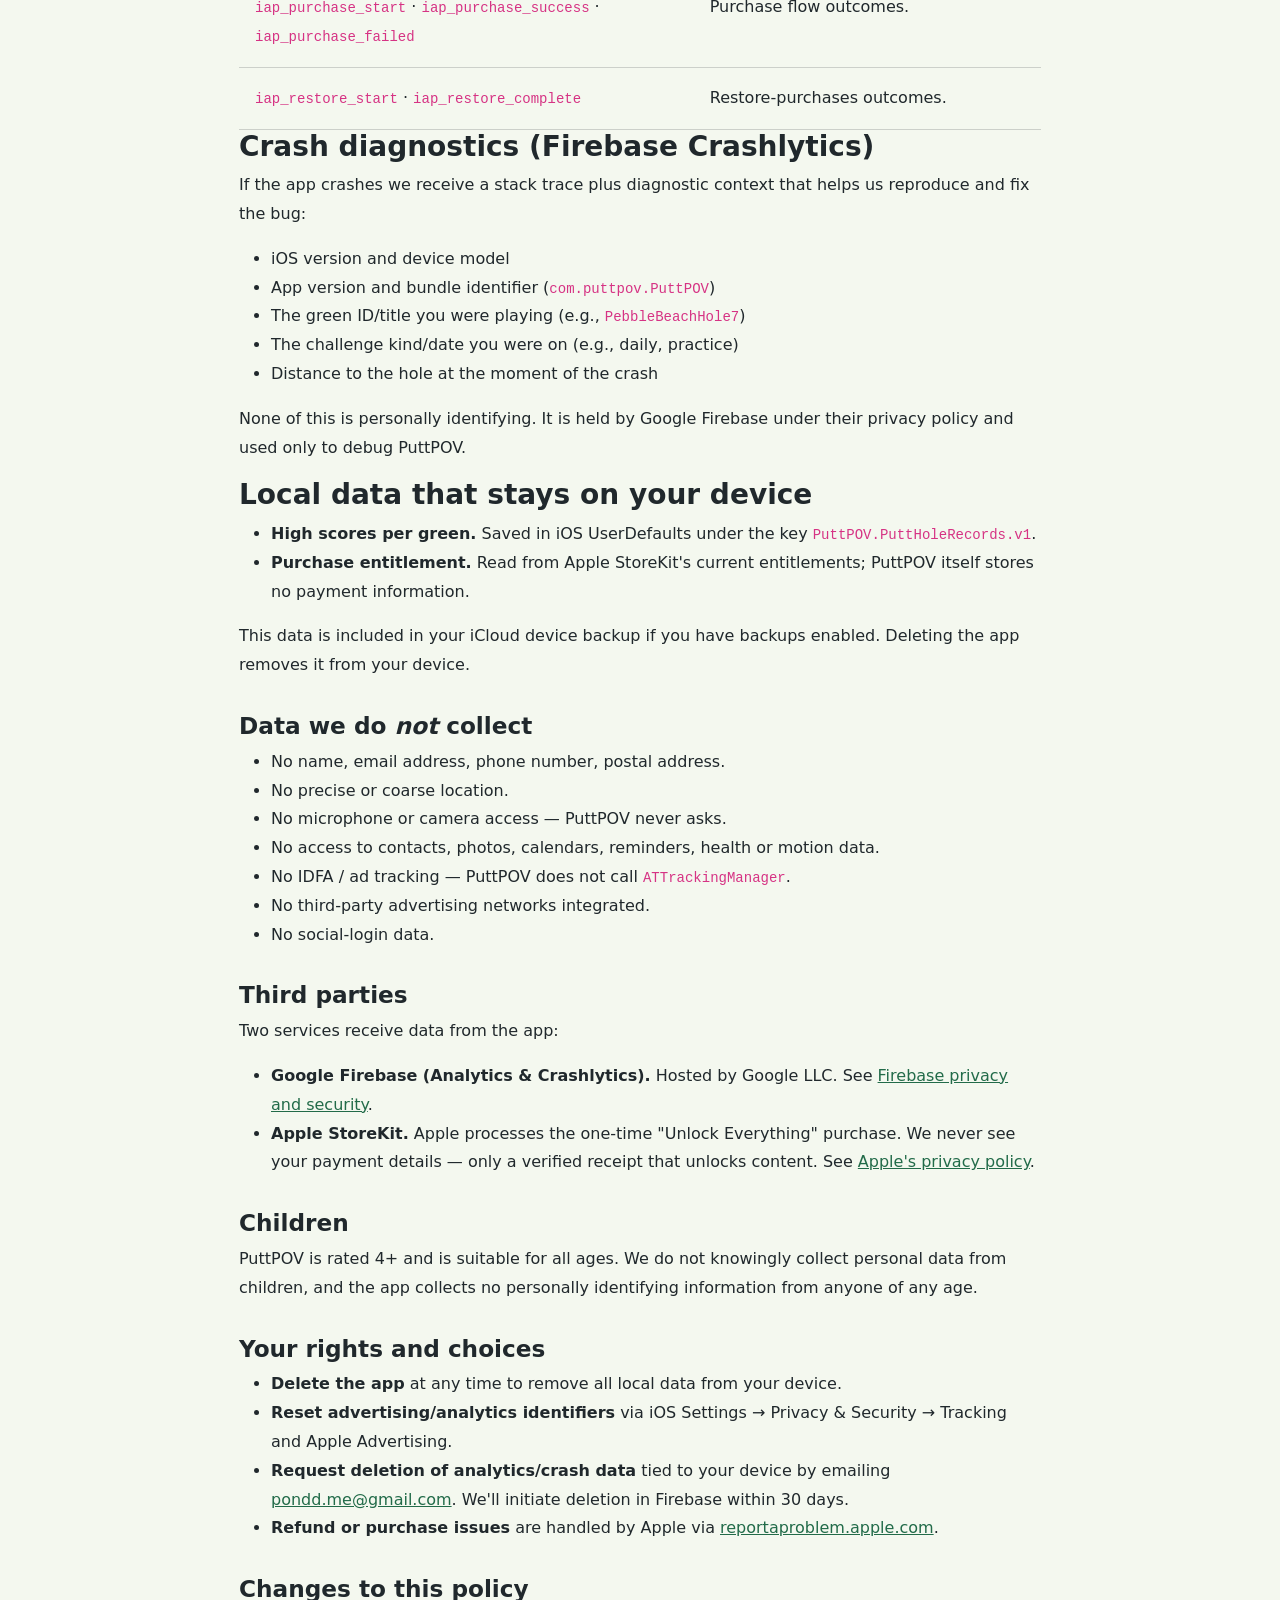
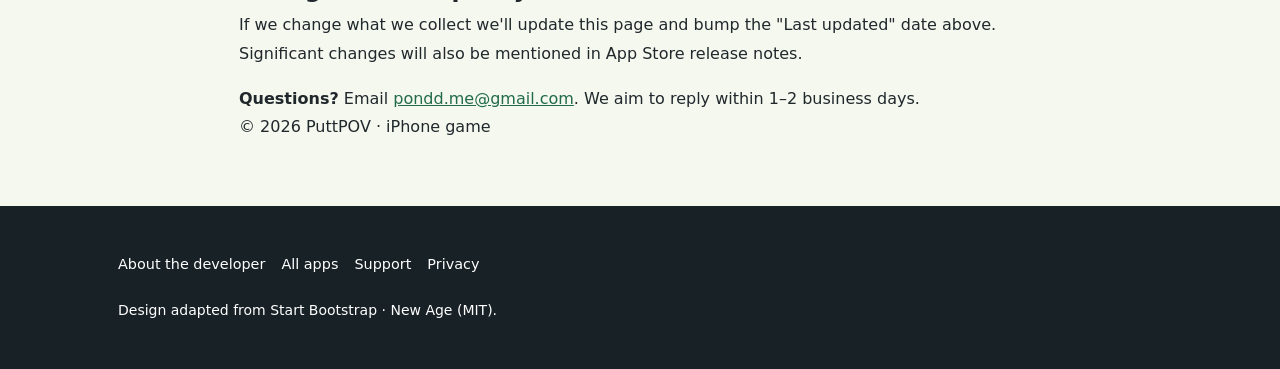
==== commit 2efa9e2b: "Contain privacy table scrolling on narrow screens" ====
--- a/privacy.html
+++ b/privacy.html
@@ -1,7 +1,6 @@
 <!DOCTYPE html>
+
 <html lang="en"><head><meta charset="utf-8"/><meta content="width=device-width, initial-scale=1" name="viewport"/><title>PuttPOV — Privacy Policy</title><meta content="Start behind the ball, set your alignment line, read the green, then make a touch stroke through impact." name="description"/><link href="assets/appicon-512.png" rel="icon"/><link href="assets/new-age/styles.css" rel="stylesheet"/><link href="assets/new-age/brand.css" rel="stylesheet"/></head><body><a class="skip-link" href="#main">Skip to content</a><nav aria-label="Main navigation" class="navbar navbar-expand-lg navbar-light shadow-sm" id="mainNav"><div class="container px-5"><a class="navbar-brand fw-bold" href="index.html"><img alt="" src="assets/appicon-512.png"/>PuttPOV</a><div class="site-links"><a href="index.html">Home</a><a href="support.html">Support</a><a href="privacy.html">Privacy</a></div></div></nav><main class="legal-content" id="main">
-
-
 <div class="container page-inner">
 <h1>Privacy Policy</h1>
 <p class="lede">PuttPOV is a single-player iPhone game. We collect only what we need to keep the app stable and understand which features are used. No ads, no profiling, no resale.</p>
@@ -17,7 +16,7 @@
 <h2>Data we collect</h2>
 <h3>Anonymous gameplay analytics (Firebase Analytics)</h3>
 <p>We log named events so we can see which greens get played, where players quit, and whether new features work. Each event is tied to a randomized Firebase analytics instance ID — not to your Apple ID, email, name or address.</p>
-<table>
+<div aria-label="Analytics details; scroll horizontally on small screens" class="table-scroll" role="region" tabindex="0"><table class="data-table">
 <thead><tr><th>Event</th><th>What it records</th></tr></thead>
 <tbody>
 <tr><td><code>app_start</code></td><td>The app launched.</td></tr>
@@ -32,7 +31,7 @@
 <tr><td><code>iap_purchase_start</code> · <code>iap_purchase_success</code> · <code>iap_purchase_failed</code></td><td>Purchase flow outcomes.</td></tr>
 <tr><td><code>iap_restore_start</code> · <code>iap_restore_complete</code></td><td>Restore-purchases outcomes.</td></tr>
 </tbody>
-</table>
+</table></div>
 <h3>Crash diagnostics (Firebase Crashlytics)</h3>
 <p>If the app crashes we receive a stack trace plus diagnostic context that helps us reproduce and fix the bug:</p>
 <ul>
@@ -80,14 +79,11 @@
 <strong>Questions?</strong> Email <a href="mailto:pondd.me@gmail.com">pondd.me@gmail.com</a>. We aim to reply within 1–2 business days.
 </div>
 </div>
-
 <div>
 <div class="container">
 <div class="footer-brand">
-
 <span>© 2026 PuttPOV · iPhone game</span>
 </div>
-
 </div>
 </div>
 </main><footer class="py-5"><div class="container px-5"><div class="site-links"><a href="https://pond1982.github.io/Pondd-Page/">About the developer</a><a href="https://pond1982.github.io/Pondd-Page/apps.html">All apps</a><a href="support.html">Support</a><a href="privacy.html">Privacy</a></div><p class="small mt-4 mb-0">Design adapted from Start Bootstrap · New Age (MIT).</p></div></footer></body></html>
--- a/assets/new-age/brand.css
+++ b/assets/new-age/brand.css
@@ -1 +1,2 @@
-:root{--accent:#226b49;--accent-end:#4f5825;--paper:#f4f8ef}body{font-family:system-ui,-apple-system,sans-serif;color:#20282c;background:var(--paper)}h1,h2,h3,.navbar-brand{font-family:system-ui,-apple-system,sans-serif}a{color:var(--accent)}a:hover{color:var(--accent-end)}a:focus-visible,summary:focus-visible{outline:3px solid var(--accent);outline-offset:5px}.skip-link{position:absolute;top:-100px;left:1rem;z-index:100;background:white;padding:1rem}.skip-link:focus{top:1rem}#mainNav{position:relative;padding:1rem 0;background:var(--paper)}.navbar-brand{white-space:normal;max-width:100%;font-size:1rem}.navbar-brand img{width:36px;height:36px;border-radius:10px;margin-right:10px}.site-links{display:flex;gap:1rem;flex-wrap:wrap;font-size:.9rem}.site-links a{text-decoration:none}.masthead{padding:4rem 0 5rem;background:var(--paper)}.display-1{font-size:clamp(2.5rem,5.5vw,5rem);font-weight:750;letter-spacing:-.055em;line-height:1.06!important}.eyebrow{color:var(--accent);font-weight:700;text-transform:uppercase;letter-spacing:.12em;font-size:.75rem}.lead{line-height:1.65}.bg-gradient-primary-to-secondary{background:linear-gradient(120deg,var(--accent),var(--accent-end))!important}.masthead-device-mockup{position:relative;padding:1.5rem 0}.masthead-device-mockup:before{content:"";position:absolute;inset:13% 0;border-radius:50%;background:linear-gradient(120deg,var(--accent),var(--accent-end));opacity:.15}.game-screen{position:relative;display:block;width:auto;max-width:85%;max-height:570px;margin:auto;border-radius:24px;box-shadow:0 25px 65px #14242b30}.feature-number{font-size:1rem;color:var(--accent);font-weight:750}.gallery{display:flex;gap:1.5rem;justify-content:center;flex-wrap:wrap}.gallery img{height:360px;max-width:100%;object-fit:contain;border-radius:16px}.app-badge{height:3.25rem}.btn-primary{background:var(--accent);border-color:var(--accent)}.btn-primary:hover{background:var(--accent-end);border-color:var(--accent-end)}footer{background:#182126;color:white}footer a{color:#fff!important}.legal-content{max-width:850px;margin:0 auto;padding:4rem 1.5rem;line-height:1.8}.legal-content h1{font-size:2.5rem}.legal-content h2{font-size:1.45rem;margin-top:2rem}.legal-content section{padding:1rem 0}.legal-content .container{padding:0}.legal-content img{max-width:100%;height:auto}.legal-content nav{display:flex;gap:1rem;flex-wrap:wrap}details{padding:1rem 0;border-bottom:1px solid #cbd3ce}summary{cursor:pointer;font-weight:650}@media(max-width:575px){.container.px-5{padding-left:1.5rem!important;padding-right:1.5rem!important}.masthead{padding-top:2.5rem}.game-screen{max-height:450px}.site-links{gap:.75rem}.navbar .container{gap:1rem}}@media(prefers-reduced-motion:reduce){html{scroll-behavior:auto!important}*{animation:none!important;transition:none!important}}+:root{--accent:#226b49;--accent-end:#4f5825;--paper:#f4f8ef}body{font-family:system-ui,-apple-system,sans-serif;color:#20282c;background:var(--paper)}h1,h2,h3,.navbar-brand{font-family:system-ui,-apple-system,sans-serif}a{color:var(--accent)}a:hover{color:var(--accent-end)}a:focus-visible,summary:focus-visible{outline:3px solid var(--accent);outline-offset:5px}.skip-link{position:absolute;top:-100px;left:1rem;z-index:100;background:white;padding:1rem}.skip-link:focus{top:1rem}#mainNav{position:relative;padding:1rem 0;background:var(--paper)}.navbar-brand{white-space:normal;max-width:100%;font-size:1rem}.navbar-brand img{width:36px;height:36px;border-radius:10px;margin-right:10px}.site-links{display:flex;gap:1rem;flex-wrap:wrap;font-size:.9rem}.site-links a{text-decoration:none}.masthead{padding:4rem 0 5rem;background:var(--paper)}.display-1{font-size:clamp(2.5rem,5.5vw,5rem);font-weight:750;letter-spacing:-.055em;line-height:1.06!important}.eyebrow{color:var(--accent);font-weight:700;text-transform:uppercase;letter-spacing:.12em;font-size:.75rem}.lead{line-height:1.65}.bg-gradient-primary-to-secondary{background:linear-gradient(120deg,var(--accent),var(--accent-end))!important}.masthead-device-mockup{position:relative;padding:1.5rem 0}.masthead-device-mockup:before{content:"";position:absolute;inset:13% 0;border-radius:50%;background:linear-gradient(120deg,var(--accent),var(--accent-end));opacity:.15}.game-screen{position:relative;display:block;width:auto;max-width:85%;max-height:570px;margin:auto;border-radius:24px;box-shadow:0 25px 65px #14242b30}.feature-number{font-size:1rem;color:var(--accent);font-weight:750}.gallery{display:flex;gap:1.5rem;justify-content:center;flex-wrap:wrap}.gallery img{height:360px;max-width:100%;object-fit:contain;border-radius:16px}.app-badge{height:3.25rem}.btn-primary{background:var(--accent);border-color:var(--accent)}.btn-primary:hover{background:var(--accent-end);border-color:var(--accent-end)}footer{background:#182126;color:white}footer a{color:#fff!important}.legal-content{max-width:850px;margin:0 auto;padding:4rem 1.5rem;line-height:1.8}.legal-content h1{font-size:2.5rem}.legal-content h2{font-size:1.45rem;margin-top:2rem}.legal-content section{padding:1rem 0}.legal-content .container{padding:0}.legal-content img{max-width:100%;height:auto}.legal-content nav{display:flex;gap:1rem;flex-wrap:wrap}details{padding:1rem 0;border-bottom:1px solid #cbd3ce}summary{cursor:pointer;font-weight:650}@media(max-width:575px){.container.px-5{padding-left:1.5rem!important;padding-right:1.5rem!important}.masthead{padding-top:2.5rem}.game-screen{max-height:450px}.site-links{gap:.75rem}.navbar .container{gap:1rem}}@media(prefers-reduced-motion:reduce){html{scroll-behavior:auto!important}*{animation:none!important;transition:none!important}}
+.table-scroll{max-width:100%;overflow-x:auto}.table-scroll:focus-visible{outline:3px solid var(--accent);outline-offset:4px}.data-table{border-collapse:collapse;min-width:550px;width:100%}.data-table th,.data-table td{padding:1rem;text-align:left;vertical-align:top;border-bottom:1px solid #ccd0ca}.legal-content{overflow-wrap:anywhere}
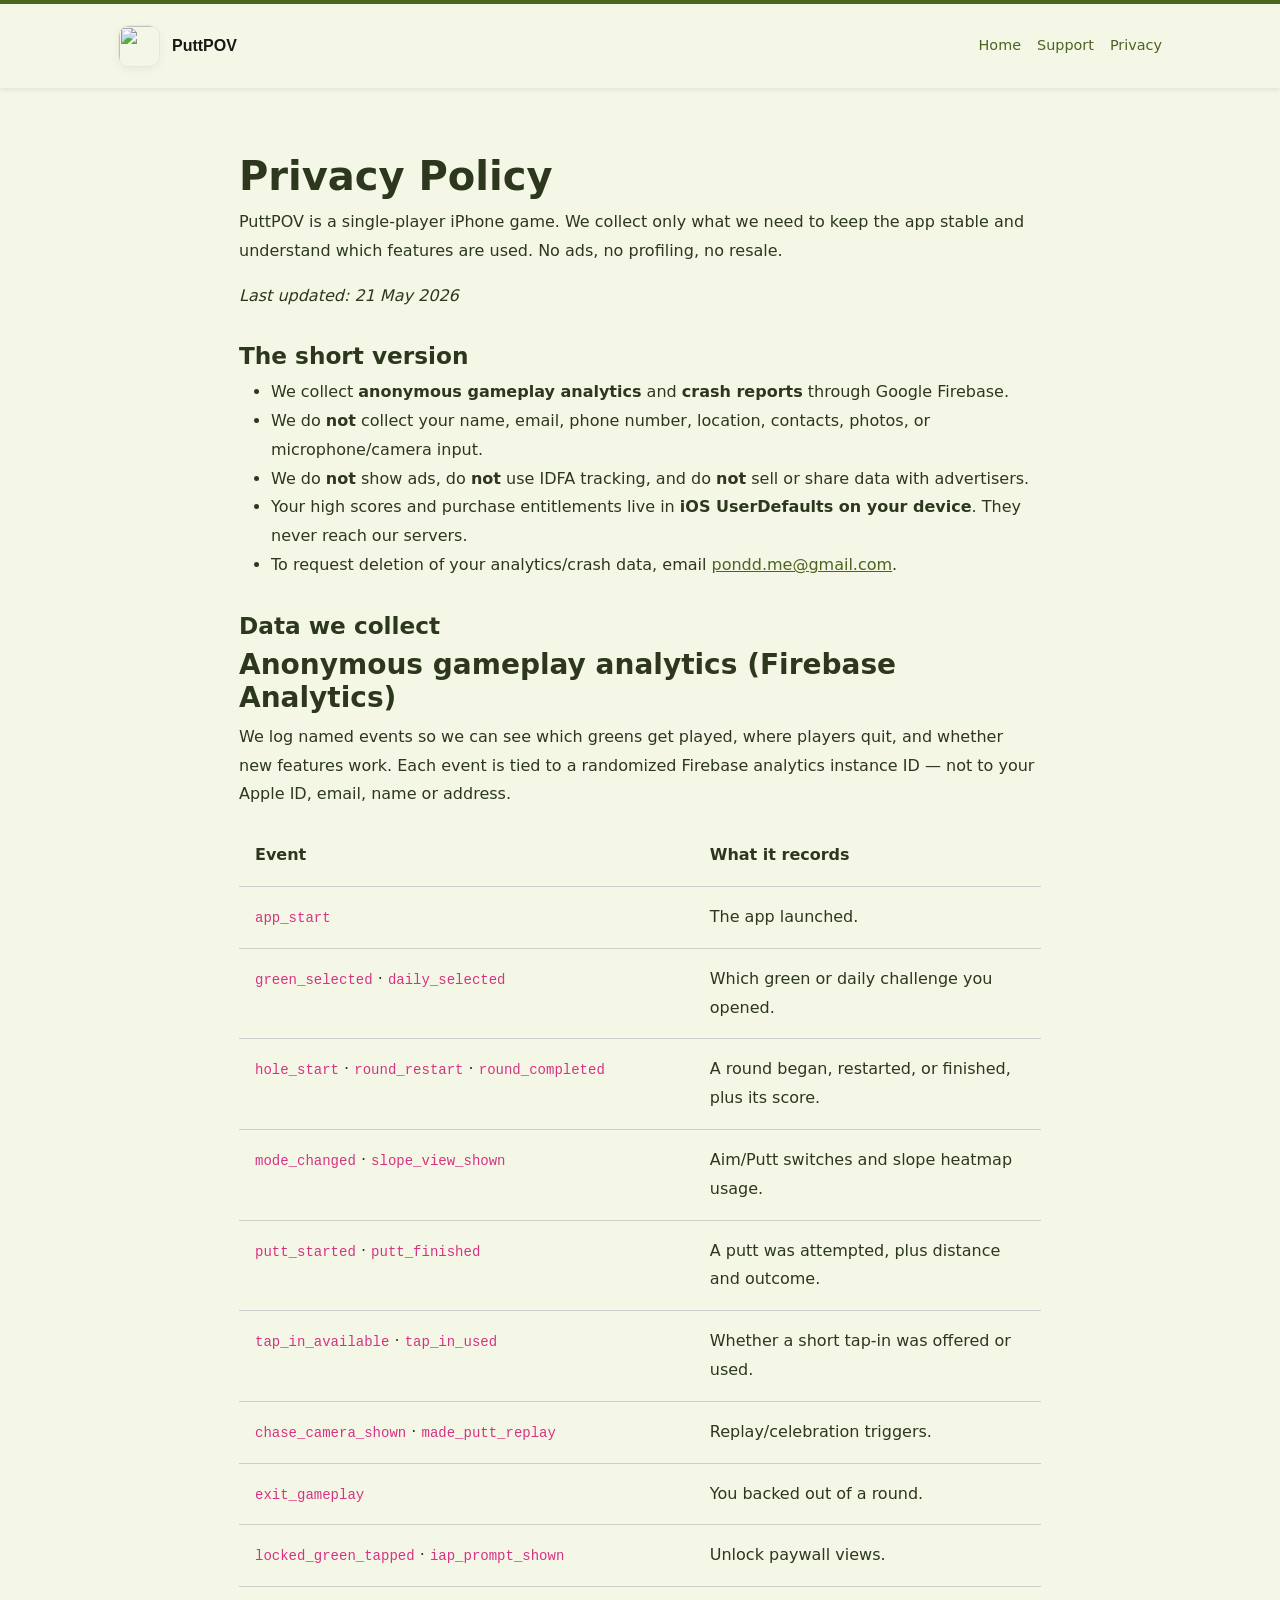
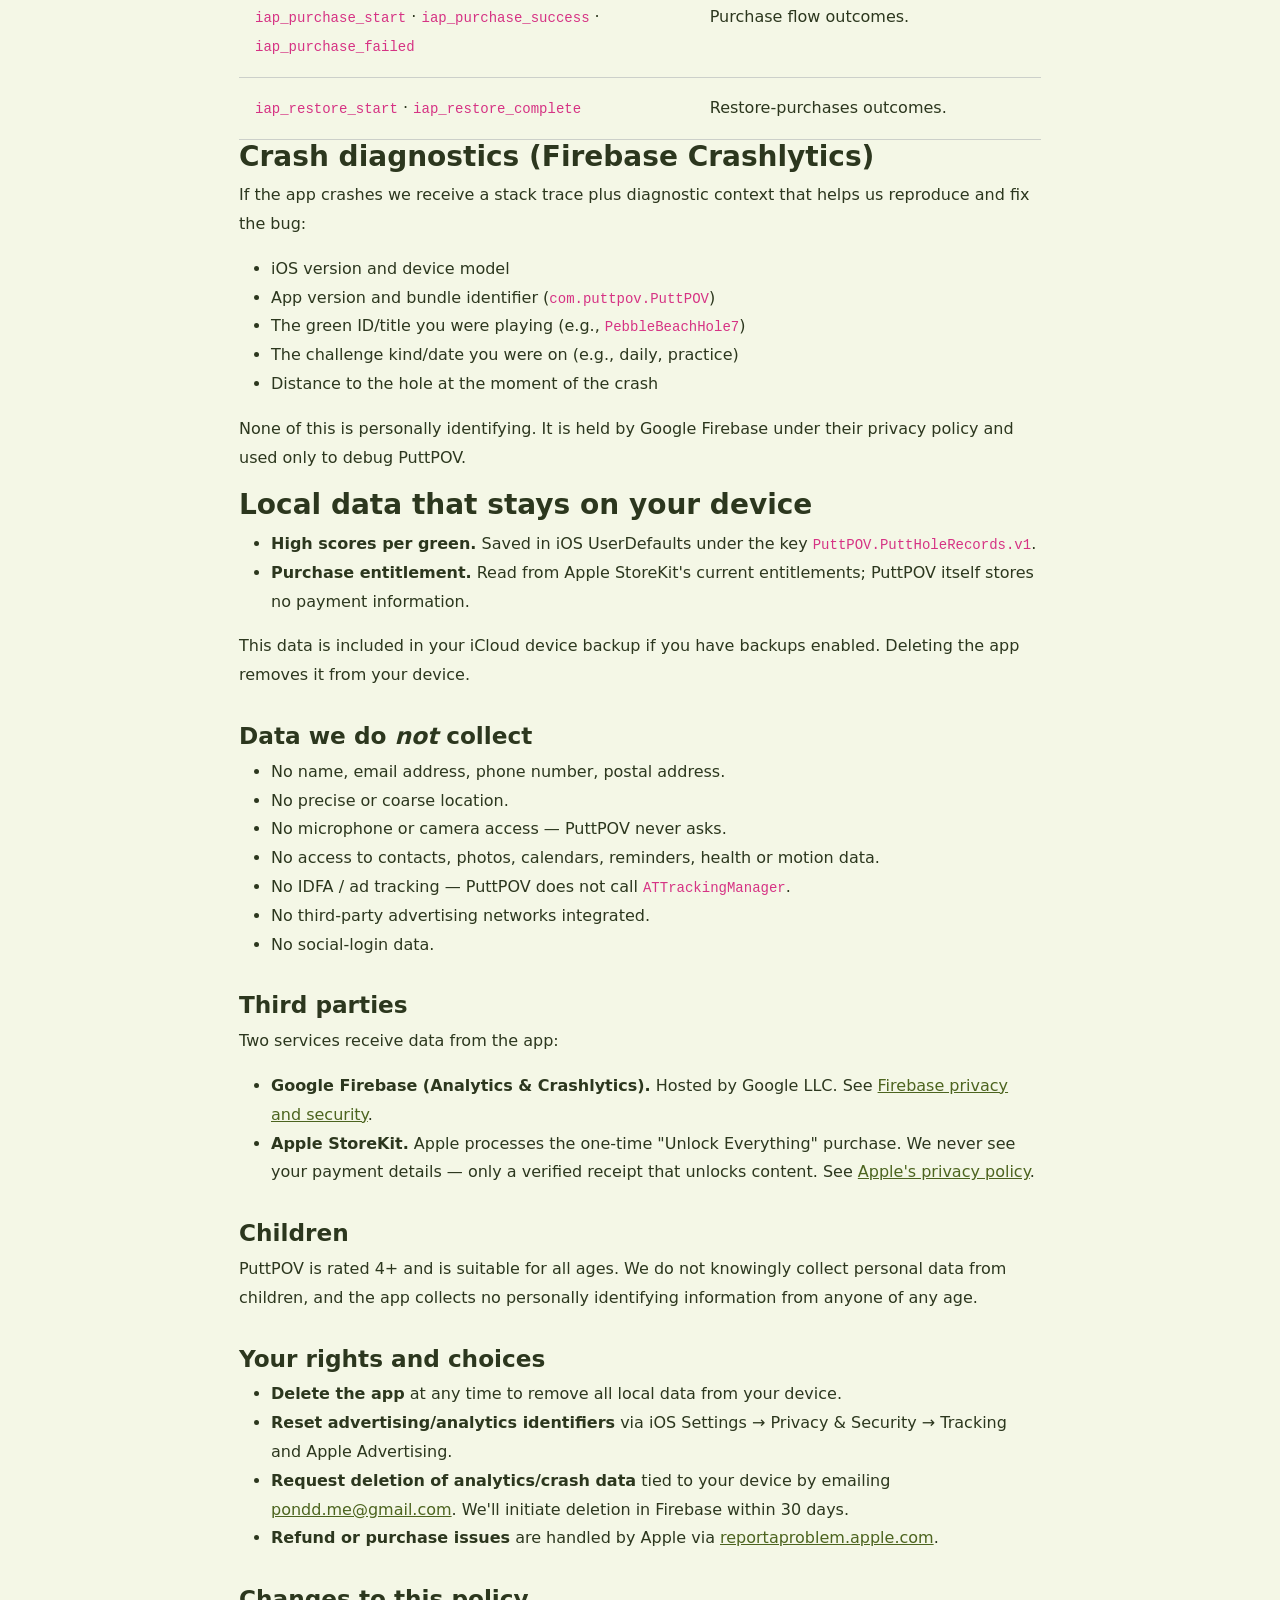
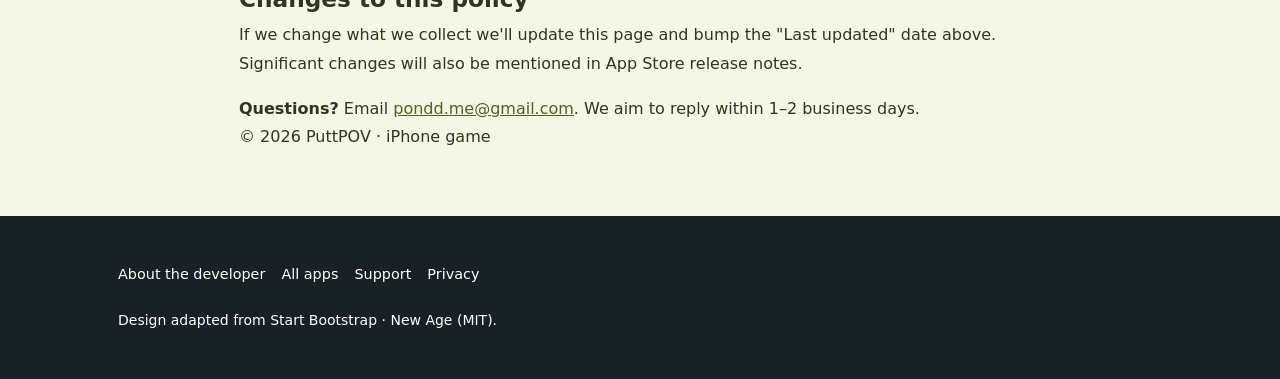
==== commit ad4ef17a: "Give each app its own palette, real icon, and shared app showcase" ====
--- a/privacy.html
+++ b/privacy.html
@@ -1,6 +1,8 @@
 <!DOCTYPE html>
 
-<html lang="en"><head><meta charset="utf-8"/><meta content="width=device-width, initial-scale=1" name="viewport"/><title>PuttPOV — Privacy Policy</title><meta content="Start behind the ball, set your alignment line, read the green, then make a touch stroke through impact." name="description"/><link href="assets/appicon-512.png" rel="icon"/><link href="assets/new-age/styles.css" rel="stylesheet"/><link href="assets/new-age/brand.css" rel="stylesheet"/></head><body><a class="skip-link" href="#main">Skip to content</a><nav aria-label="Main navigation" class="navbar navbar-expand-lg navbar-light shadow-sm" id="mainNav"><div class="container px-5"><a class="navbar-brand fw-bold" href="index.html"><img alt="" src="assets/appicon-512.png"/>PuttPOV</a><div class="site-links"><a href="index.html">Home</a><a href="support.html">Support</a><a href="privacy.html">Privacy</a></div></div></nav><main class="legal-content" id="main">
+<html lang="en"><head><meta charset="utf-8"/><meta content="width=device-width, initial-scale=1" name="viewport"/><title>PuttPOV — Privacy Policy</title><meta content="Start behind the ball, set your alignment line, read the green, then make a touch stroke through impact." name="description"/><link href="assets/new-age/styles.css" rel="stylesheet"/><link href="assets/new-age/brand.css" rel="stylesheet"/><link rel="stylesheet" href="app-family/brand.css?v=20261112">
+<link rel="icon" href="https://pond1982.github.io/Pondd-Page/assets/app-icons/6771718899.webp" type="image/webp">
+</head><body data-app-theme="putt-olive"><a class="skip-link" href="#main">Skip to content</a><nav aria-label="Main navigation" class="navbar navbar-expand-lg navbar-light shadow-sm" id="mainNav"><div class="container px-5"><a class="navbar-brand fw-bold" href="index.html"><img class="app-brand-icon" src="https://pond1982.github.io/Pondd-Page/assets/app-icons/6771718899.webp" width="42" height="42" alt="" decoding="async">PuttPOV</a><div class="site-links"><a href="index.html">Home</a><a href="support.html">Support</a><a href="privacy.html">Privacy</a></div></div></nav><main class="legal-content" id="main">
 <div class="container page-inner">
 <h1>Privacy Policy</h1>
 <p class="lede">PuttPOV is a single-player iPhone game. We collect only what we need to keep the app stable and understand which features are used. No ads, no profiling, no resale.</p>
@@ -86,4 +88,4 @@
 </div>
 </div>
 </div>
-</main><footer class="py-5"><div class="container px-5"><div class="site-links"><a href="https://pond1982.github.io/Pondd-Page/">About the developer</a><a href="https://pond1982.github.io/Pondd-Page/apps.html">All apps</a><a href="support.html">Support</a><a href="privacy.html">Privacy</a></div><p class="small mt-4 mb-0">Design adapted from Start Bootstrap · New Age (MIT).</p></div></footer></body></html>+</main><footer class="py-5"><div class="container px-5"><div class="site-links"><a href="https://pond1982.github.io/Pondd-Page/">About the developer</a><a href="https://pond1982.github.io/Pondd-Page/index.html#apps">All apps</a><a href="support.html">Support</a><a href="privacy.html">Privacy</a></div><p class="small mt-4 mb-0">Design adapted from Start Bootstrap · New Age (MIT).</p></div></footer></body></html>
--- a/app-family/brand.css
+++ b/app-family/brand.css
@@ -0,0 +1,43 @@
+:root{--brand-accent:#4c641f;--brand-secondary:#35605a;--brand-tint:#f4f7e6;--brand-soft:#d6e2b0;--brand-highlight:#94b652;--brand-ink:#2c371e;--accent:#4c641f;--second:#35605a;--tint:#f4f7e6;--ink:#2c371e;--brand:#4c641f;--accent-end:#35605a;--paper:#f4f7e6;--app-accent:#4c641f;--app-secondary:#35605a;--app-paper:#f4f7e6;--app-ink:#2c371e;--bs-primary:#4c641f}
+
+/* App identity and shared portfolio. Static, responsive, and readable without JavaScript. */
+body{color:var(--brand-ink)}
+body .masthead{background:linear-gradient(125deg,var(--brand-tint) 4%,var(--brand-soft) 100%)}
+body .detail-section{background:var(--brand-tint)}
+body .bg-gradient-primary-to-secondary{background:linear-gradient(115deg,var(--brand-accent),var(--brand-secondary))!important}
+body .art-orb,body .masthead-device-mockup:before,body .hero-screen:before,body .hero-art:before,body .hero-media:before,body .camp-figure:before,body .app-art:before{background:linear-gradient(130deg,var(--brand-highlight),var(--brand-accent))}
+body #mainNav,body nav.navbar,body .site-header,body>nav.nav,body header.site{border-top:4px solid var(--brand-accent)}
+body .navbar-brand,body a.brand{display:inline-flex;align-items:center;gap:12px;max-width:100%;line-height:1.25;vertical-align:middle}
+body .navbar-brand img.app-brand-icon,body .brand img.app-brand-icon{display:block;flex:0 0 42px;width:42px;height:42px;margin:0;border-radius:11px;object-fit:cover;border:1px solid #0000000f;box-shadow:0 3px 10px #0000000c}
+body .app-identity{display:flex;align-items:center;gap:16px;margin:0 0 24px;text-align:left;color:var(--brand-ink)}
+body .app-identity img{width:72px;height:72px;flex:0 0 72px;object-fit:cover;border-radius:19px;border:1px solid #00000010;box-shadow:0 6px 20px #00000012}
+body .app-identity span{min-width:0}body .app-identity small{display:block;text-transform:uppercase;letter-spacing:.12em;font:700 .65rem/1.6 system-ui,sans-serif;color:var(--brand-accent)}
+body .app-identity strong{display:block;font:700 1.05rem/1.4 system-ui,sans-serif;max-width:28rem}
+body .pondd-about{background:var(--brand-tint);color:var(--brand-ink)}
+body .pondd-character-stage{border-color:var(--brand-secondary);background:radial-gradient(ellipse at 50% 88%,var(--brand-secondary) 0,var(--brand-ink) 48%,#15161d 85%)}
+body .pondd-character-stage:focus-visible,body .pondd-character-pause:focus-visible{outline-color:var(--brand-accent)}
+body .app-family{background:linear-gradient(165deg,var(--brand-tint),#fff 80%);padding:80px 24px;max-width:none;margin:0;color:var(--brand-ink);border-top:1px solid var(--brand-soft);text-align:left}
+body .app-family-inner{max-width:1140px;margin:auto;padding:0;width:100%}
+body .app-family-heading{display:flex;align-items:flex-end;justify-content:space-between;gap:24px;margin-bottom:30px}
+body .app-family-kicker{font:750 .72rem/1.5 system-ui,sans-serif;color:var(--brand-accent);letter-spacing:.13em;text-transform:uppercase;margin:0 0 12px}
+body .app-family h2{font-size:clamp(2rem,3.5vw,3rem);line-height:1.13;letter-spacing:-.035em;color:var(--brand-ink);margin:0 0 14px}
+body .app-family-intro{max-width:570px;color:#4c5664;line-height:1.65;margin:0;font-size:1rem}
+body .app-family-directory{display:inline-flex;align-items:center;justify-content:center;flex:0 0 auto;padding:12px 18px;border:1px solid var(--brand-accent);border-radius:999px;color:var(--brand-accent);font-size:.86rem;font-weight:700;text-decoration:none;background:#fff;min-height:44px}
+body .app-family-directory:hover{background:var(--brand-accent);color:#fff}
+body .app-family-list{list-style:none;display:grid;grid-template-columns:repeat(3,minmax(0,1fr));gap:16px;padding:0;margin:0}
+body .app-family-item{margin:0;padding:20px;border:1px solid #1d2d431c;border-radius:18px;background:#fff;min-width:0;box-shadow:0 4px 18px #15243e04}
+body .app-family-item.is-current{border-color:var(--brand-accent);box-shadow:inset 0 3px 0 var(--brand-accent)}
+body .app-family-card-top{display:flex;align-items:center;gap:13px;margin:0 0 14px}
+body .app-family-card-top img{display:block;width:52px;height:52px;flex:0 0 52px;object-fit:cover;border-radius:13px;border:1px solid #0000000a;margin:0}
+body .app-family-card-top>div{min-width:0}
+body .app-family h3{color:var(--brand-ink);font:750 1rem/1.35 system-ui,sans-serif;letter-spacing:-.015em;margin:0 0 4px}
+body .app-family-meta{color:var(--brand-accent);font:600 .72rem/1.45 system-ui,sans-serif;margin:0}
+body .app-family-summary{color:#4c5664;font-size:.84rem;line-height:1.6;margin:0 0 15px}
+body .app-family-links{display:flex;flex-wrap:wrap;gap:4px 17px;margin:0}
+body .app-family-links a{display:inline-flex;align-items:center;min-height:36px;color:var(--brand-accent);font:700 .8rem/1.3 system-ui,sans-serif;text-decoration:underline;text-underline-offset:4px}
+body .app-family a:focus-visible{outline:3px solid var(--brand-accent);outline-offset:4px}
+body .app-family-note{color:#59616b;font-size:.78rem;line-height:1.5;margin:24px 0 0}
+@media(min-width:1250px){body .app-family-list{grid-template-columns:repeat(4,minmax(0,1fr))}}
+@media(max-width:800px){body .app-family{padding:56px 20px}body .app-family-heading{display:block}body .app-family-directory{margin-top:22px}body .app-family-list{grid-template-columns:repeat(2,minmax(0,1fr))}body .app-identity{gap:13px}body .app-identity img{width:60px;height:60px;flex-basis:60px;border-radius:16px}}
+@media(max-width:520px){body .app-family-list{grid-template-columns:1fr}body .app-family-item{padding:18px}body .app-family h2{font-size:2rem}body .app-identity strong{font-size:.95rem}body .navbar-brand img.app-brand-icon,body .brand img.app-brand-icon{flex-basis:36px;width:36px;height:36px;border-radius:9px}}
+@media(prefers-reduced-motion:reduce){body .app-family *{transition:none!important;animation:none!important}}
